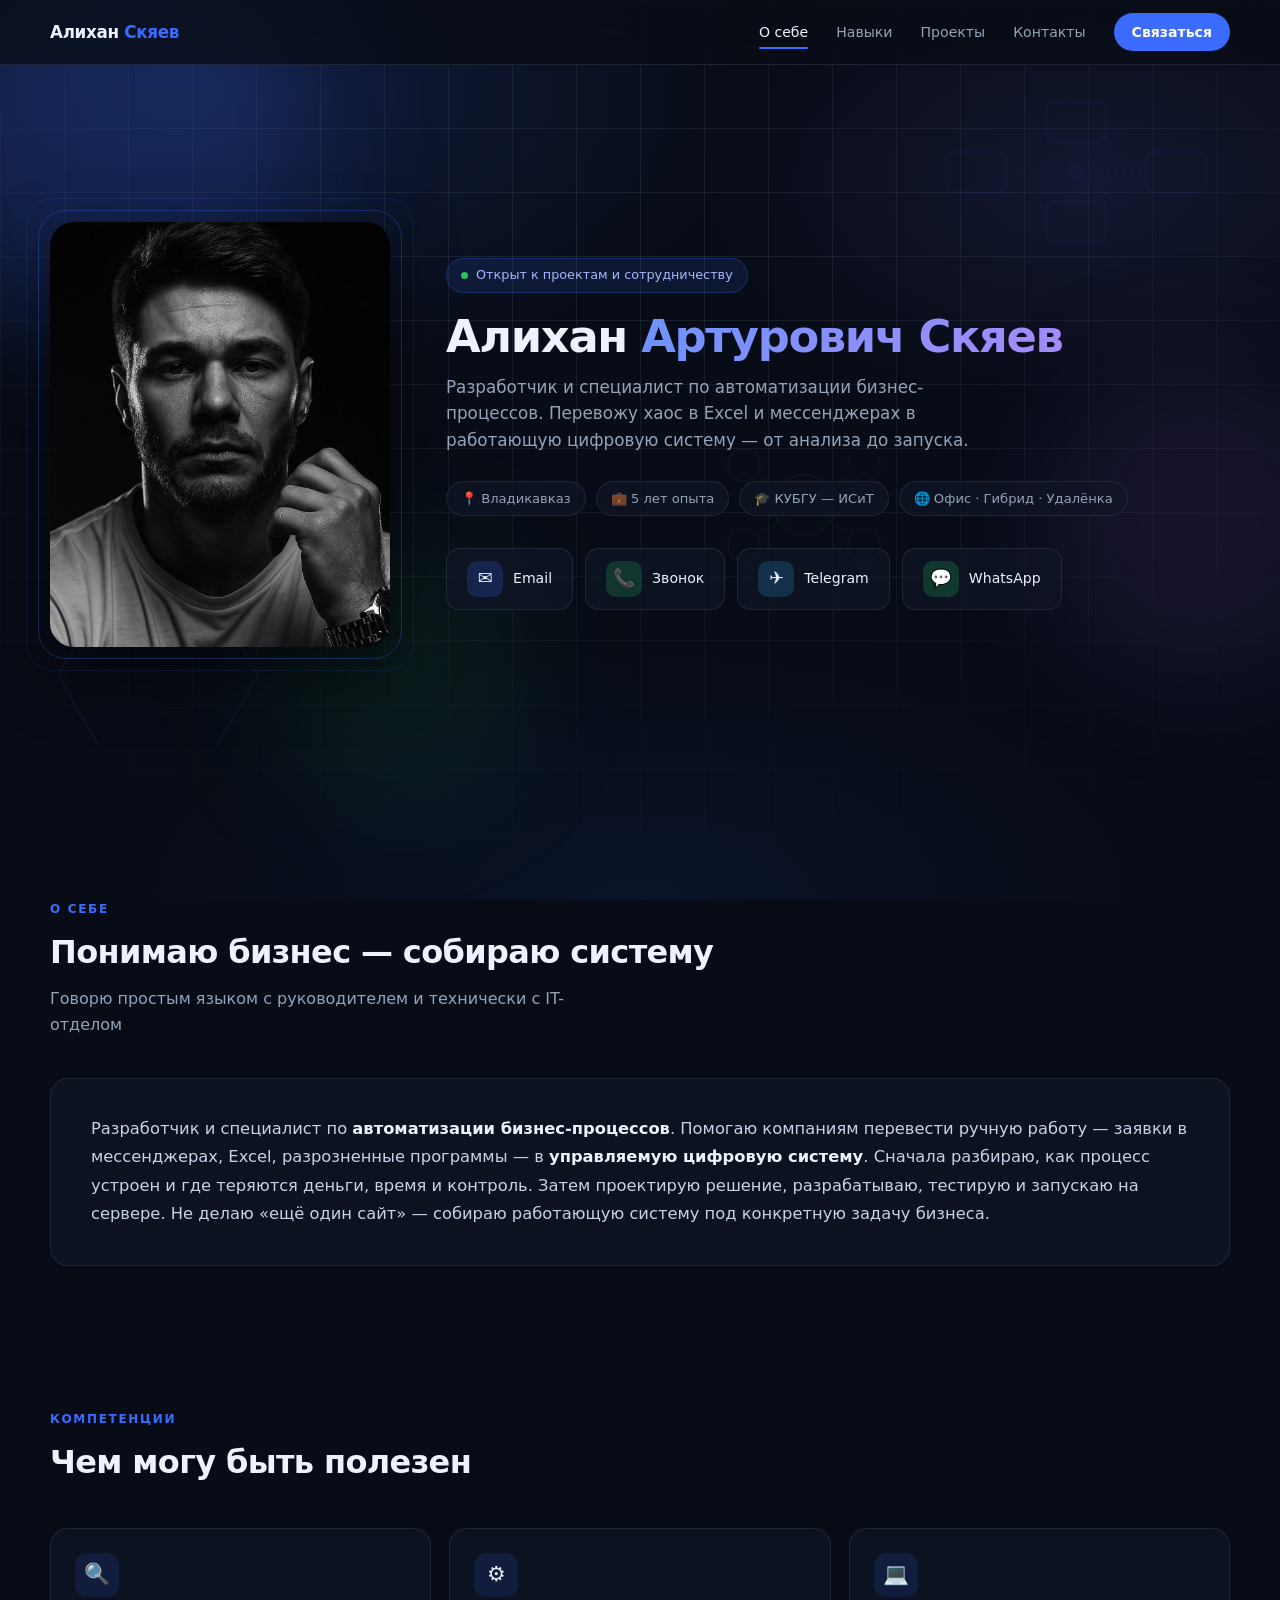
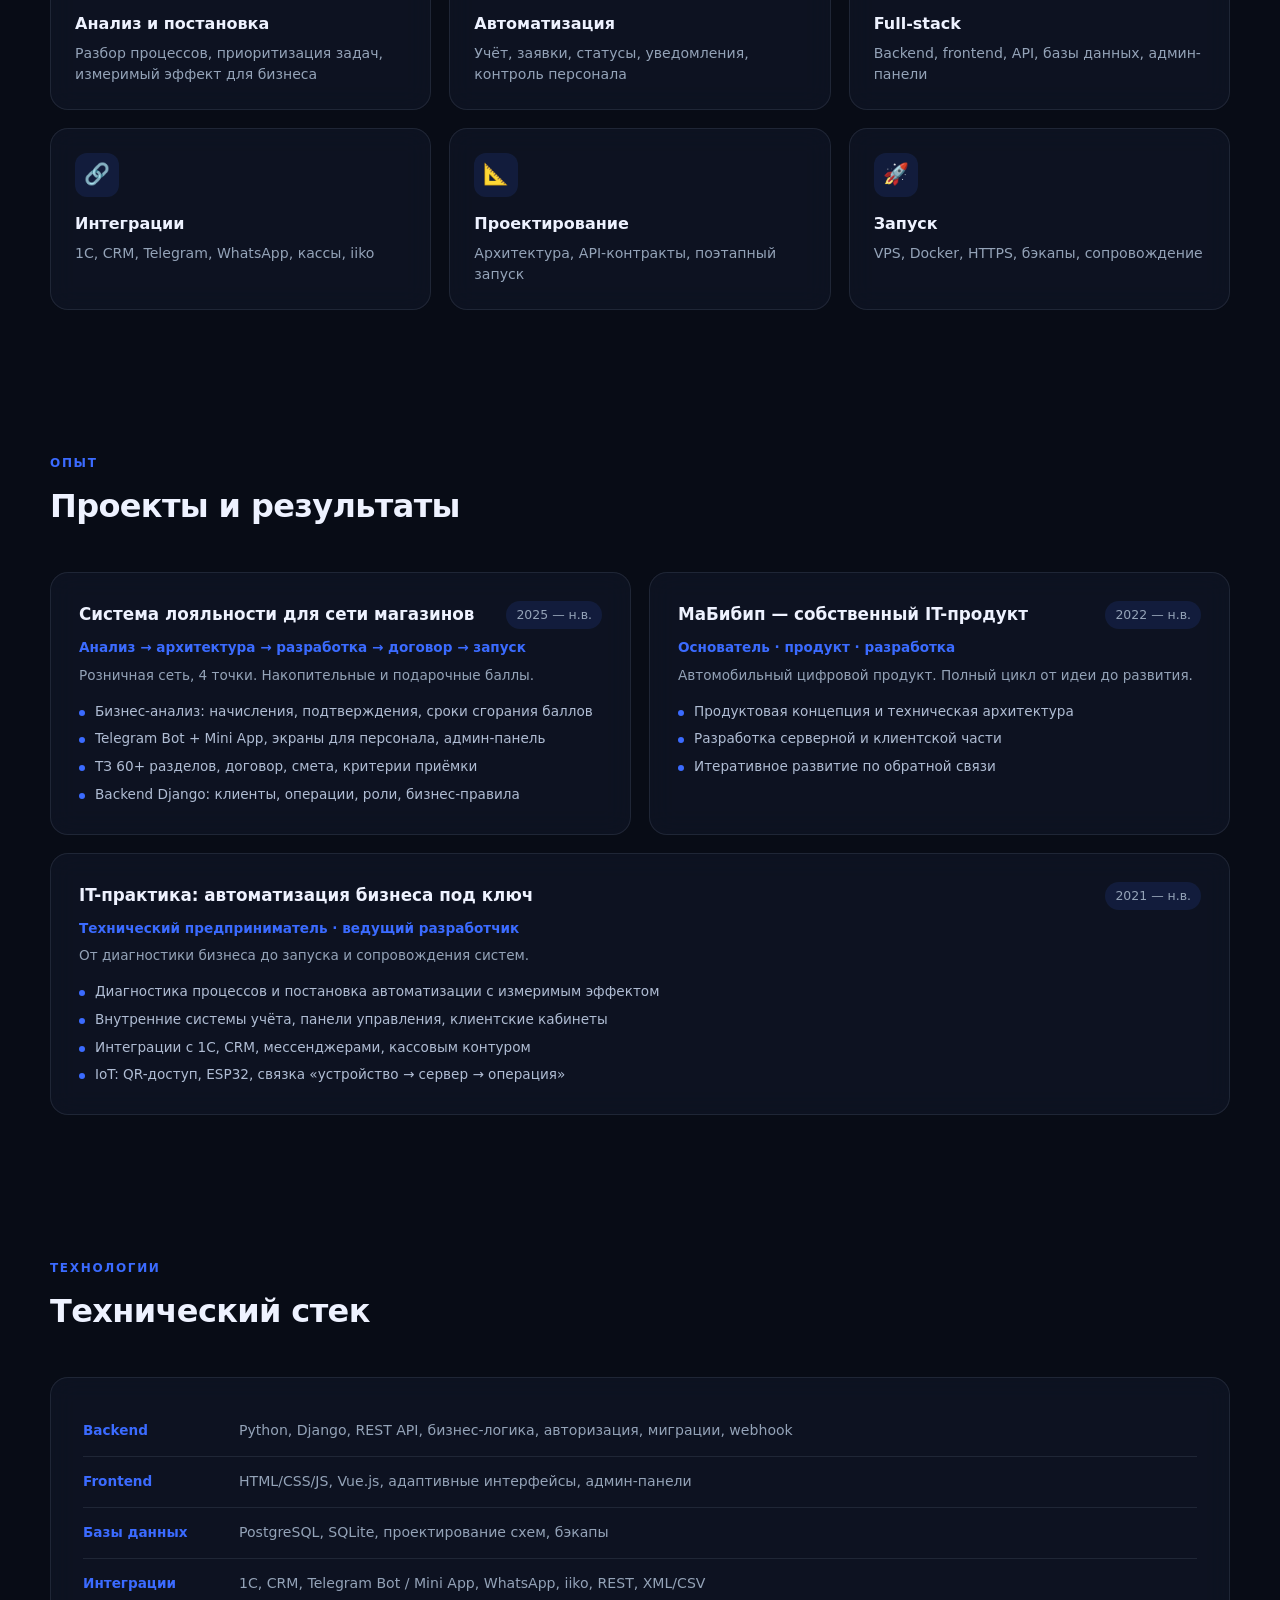
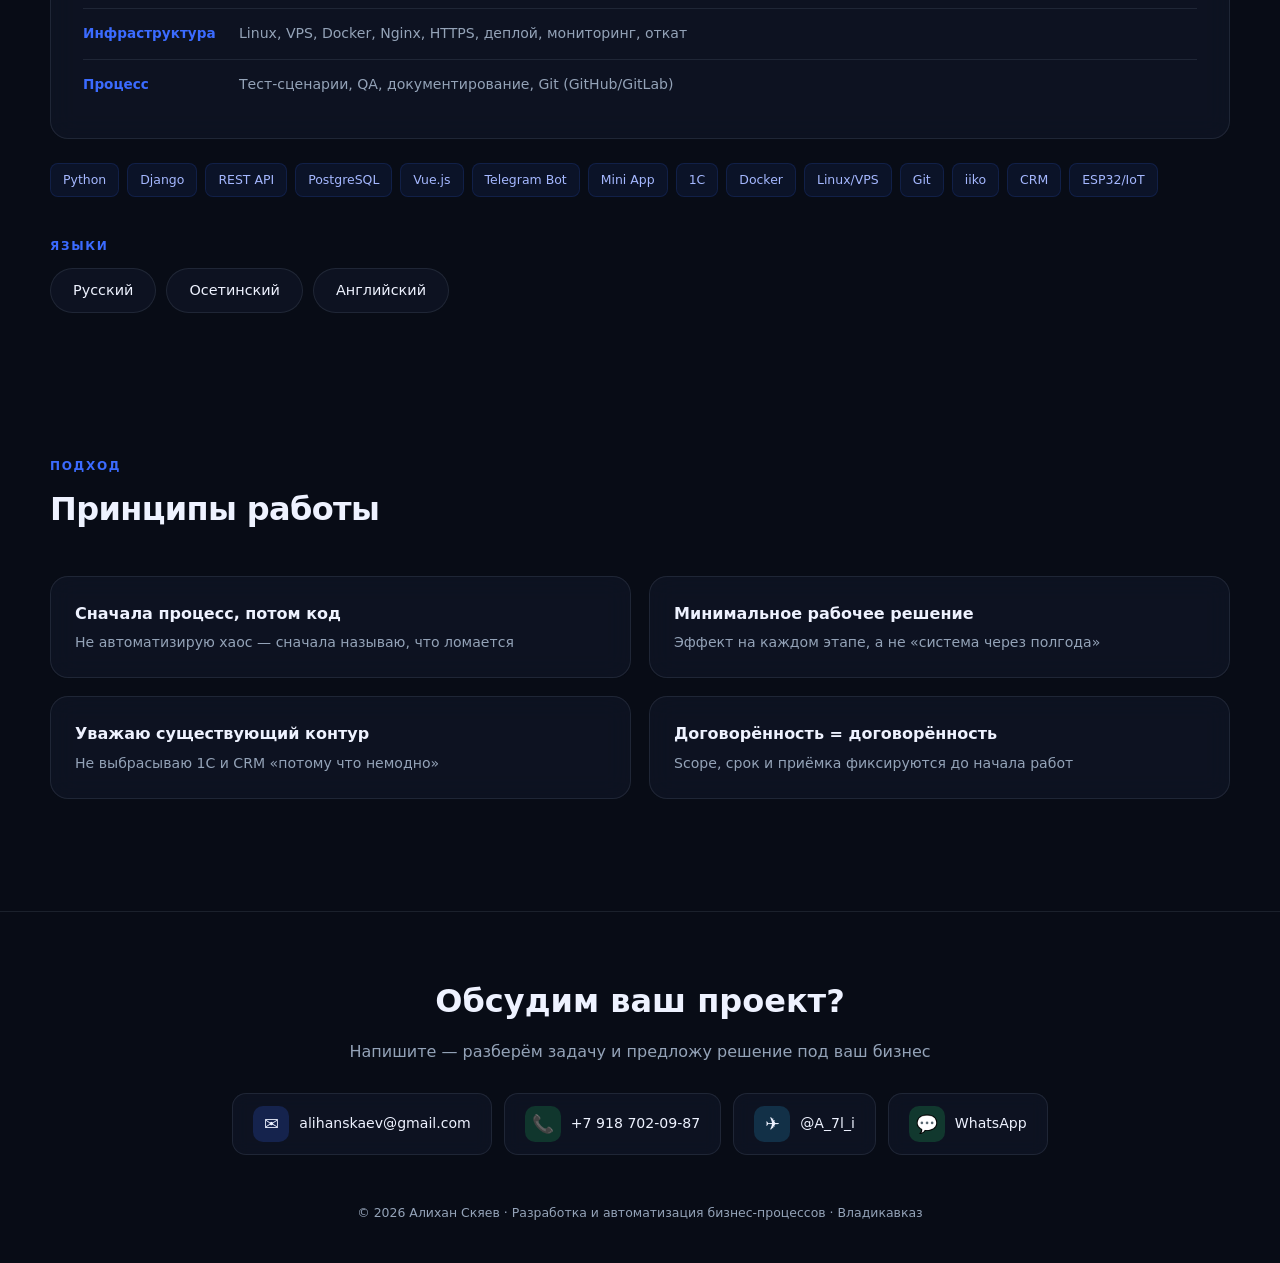
==== index.html @ 9aa9068a "Add business card site with contacts, projects and Vercel config Co-authored-by: Cursor <cursoragent" ====
<!DOCTYPE html>
<html lang="ru">
<head>
  <meta charset="UTF-8">
  <meta name="viewport" content="width=device-width, initial-scale=1.0">
  <meta name="description" content="Алихан Скяев — разработчик и специалист по автоматизации бизнес-процессов. Full-stack, 1С, Telegram, Django.">
  <meta name="theme-color" content="#080c16">
  <title>Алихан Скяев — Разработчик · Автоматизация бизнеса</title>
  <link rel="stylesheet" href="css/style.css">
</head>
<body>

  <!-- Background illustrations -->
  <div class="bg-scene" aria-hidden="true">
    <div class="bg-gradient"></div>
    <div class="bg-orb bg-orb-1"></div>
    <div class="bg-orb bg-orb-2"></div>
    <div class="bg-orb bg-orb-3"></div>
    <div class="grid-overlay"></div>

    <!-- Automation flow -->
    <svg class="bg-svg bg-svg-1" viewBox="0 0 280 200" fill="none" xmlns="http://www.w3.org/2000/svg">
      <rect x="10" y="80" width="60" height="40" rx="8" stroke="#3b6bff" stroke-width="1.5"/>
      <rect x="110" y="30" width="60" height="40" rx="8" stroke="#3b6bff" stroke-width="1.5"/>
      <rect x="110" y="130" width="60" height="40" rx="8" stroke="#3b6bff" stroke-width="1.5"/>
      <rect x="210" y="80" width="60" height="40" rx="8" stroke="#3b6bff" stroke-width="1.5"/>
      <path d="M70 100 H110 M170 50 V80 M170 120 V130 M170 100 H210" stroke="#3b6bff" stroke-width="1.5" stroke-dasharray="4 4"/>
      <circle cx="140" cy="100" r="8" fill="#3b6bff" opacity="0.5"/>
    </svg>

    <!-- Code brackets -->
    <svg class="bg-svg bg-svg-2" viewBox="0 0 240 180" fill="none" xmlns="http://www.w3.org/2000/svg">
      <path d="M60 20 L20 90 L60 160" stroke="#6366f1" stroke-width="2" stroke-linecap="round"/>
      <path d="M180 20 L220 90 L180 160" stroke="#6366f1" stroke-width="2" stroke-linecap="round"/>
      <line x1="100" y1="50" x2="140" y2="50" stroke="#6366f1" stroke-width="1.5" opacity="0.6"/>
      <line x1="90" y1="90" x2="150" y2="90" stroke="#6366f1" stroke-width="1.5" opacity="0.6"/>
      <line x1="105" y1="130" x2="135" y2="130" stroke="#6366f1" stroke-width="1.5" opacity="0.6"/>
    </svg>

    <!-- Integration nodes -->
    <svg class="bg-svg bg-svg-3" viewBox="0 0 200 200" fill="none" xmlns="http://www.w3.org/2000/svg">
      <circle cx="100" cy="100" r="30" stroke="#22c55e" stroke-width="1.5"/>
      <circle cx="40" cy="60" r="16" stroke="#29a8e0" stroke-width="1.5"/>
      <circle cx="160" cy="60" r="16" stroke="#3b6bff" stroke-width="1.5"/>
      <circle cx="40" cy="140" r="16" stroke="#a78bfa" stroke-width="1.5"/>
      <circle cx="160" cy="140" r="16" stroke="#25d366" stroke-width="1.5"/>
      <line x1="55" y1="72" x2="78" y2="85" stroke="#64748b" stroke-width="1"/>
      <line x1="145" y1="72" x2="122" y2="85" stroke="#64748b" stroke-width="1"/>
      <line x1="55" y1="128" x2="78" y2="115" stroke="#64748b" stroke-width="1"/>
      <line x1="145" y1="128" x2="122" y2="115" stroke="#64748b" stroke-width="1"/>
    </svg>
  </div>

  <div class="page">

    <!-- Header -->
    <header class="header">
      <div class="container header-inner">
        <a href="#" class="logo">Алихан <span>Скяев</span></a>
        <nav class="nav">
          <a href="#about">О себе</a>
          <a href="#skills">Навыки</a>
          <a href="#projects">Проекты</a>
          <a href="#contact">Контакты</a>
          <a href="#contact" class="nav-cta">Связаться</a>
        </nav>
        <button class="nav-toggle" aria-label="Меню">
          <span></span><span></span><span></span>
        </button>
      </div>
    </header>

    <!-- Hero -->
    <section class="hero">
      <div class="container hero-grid">
        <div class="photo-wrap">
          <div class="photo-ring"></div>
          <div class="photo-ring photo-ring-2"></div>
          <img class="photo" src="assets/photo.png" alt="Алихан Скяев — разработчик">
        </div>

        <div class="hero-content">
          <div class="hero-badge">Открыт к проектам и сотрудничеству</div>
          <h1>Алихан <em>Артурович Скяев</em></h1>
          <p class="hero-subtitle">
            Разработчик и специалист по автоматизации бизнес-процессов.
            Перевожу хаос в Excel и мессенджерах в работающую цифровую систему — от анализа до запуска.
          </p>

          <div class="hero-meta">
            <span class="meta-chip">📍 Владикавказ</span>
            <span class="meta-chip">💼 5 лет опыта</span>
            <span class="meta-chip">🎓 КУБГУ — ИСиТ</span>
            <span class="meta-chip">🌐 Офис · Гибрид · Удалёнка</span>
          </div>

          <div class="contact-row">
            <a href="mailto:alihanskaev@gmail.com" class="contact-btn email">
              <span class="icon">✉</span>
              <span>Email</span>
            </a>
            <a href="tel:+79187020987" class="contact-btn phone">
              <span class="icon">📞</span>
              <span>Звонок</span>
            </a>
            <a href="https://t.me/A_7l_i" target="_blank" rel="noopener" class="contact-btn telegram">
              <span class="icon">✈</span>
              <span>Telegram</span>
            </a>
            <a href="https://wa.me/79187020987" target="_blank" rel="noopener" class="contact-btn whatsapp">
              <span class="icon">💬</span>
              <span>WhatsApp</span>
            </a>
          </div>
        </div>
      </div>
    </section>

    <!-- About -->
    <section class="section" id="about">
      <div class="container">
        <div class="section-head reveal">
          <div class="section-label">О себе</div>
          <h2>Понимаю бизнес — собираю систему</h2>
          <p>Говорю простым языком с руководителем и технически с IT-отделом</p>
        </div>
        <div class="about-block reveal reveal-delay-1">
          Разработчик и специалист по <strong>автоматизации бизнес-процессов</strong>.
          Помогаю компаниям перевести ручную работу — заявки в мессенджерах, Excel, разрозненные программы —
          в <strong>управляемую цифровую систему</strong>.
          Сначала разбираю, как процесс устроен и где теряются деньги, время и контроль.
          Затем проектирую решение, разрабатываю, тестирую и запускаю на сервере.
          Не делаю «ещё один сайт» — собираю работающую систему под конкретную задачу бизнеса.
        </div>
      </div>
    </section>

    <!-- Competencies -->
    <section class="section" id="competencies">
      <div class="container">
        <div class="section-head reveal">
          <div class="section-label">Компетенции</div>
          <h2>Чем могу быть полезен</h2>
        </div>
        <div class="cards-3">
          <div class="card reveal">
            <div class="card-icon">🔍</div>
            <h3>Анализ и постановка</h3>
            <p>Разбор процессов, приоритизация задач, измеримый эффект для бизнеса</p>
          </div>
          <div class="card reveal reveal-delay-1">
            <div class="card-icon">⚙️</div>
            <h3>Автоматизация</h3>
            <p>Учёт, заявки, статусы, уведомления, контроль персонала</p>
          </div>
          <div class="card reveal reveal-delay-2">
            <div class="card-icon">💻</div>
            <h3>Full-stack</h3>
            <p>Backend, frontend, API, базы данных, админ-панели</p>
          </div>
          <div class="card reveal">
            <div class="card-icon">🔗</div>
            <h3>Интеграции</h3>
            <p>1С, CRM, Telegram, WhatsApp, кассы, iiko</p>
          </div>
          <div class="card reveal reveal-delay-1">
            <div class="card-icon">📐</div>
            <h3>Проектирование</h3>
            <p>Архитектура, API-контракты, поэтапный запуск</p>
          </div>
          <div class="card reveal reveal-delay-2">
            <div class="card-icon">🚀</div>
            <h3>Запуск</h3>
            <p>VPS, Docker, HTTPS, бэкапы, сопровождение</p>
          </div>
        </div>
      </div>
    </section>

    <!-- Projects -->
    <section class="section" id="projects">
      <div class="container">
        <div class="section-head reveal">
          <div class="section-label">Опыт</div>
          <h2>Проекты и результаты</h2>
        </div>

        <div class="cards-2" style="margin-bottom:18px">
          <article class="project-card reveal">
            <div class="project-top">
              <h3>Система лояльности для сети магазинов</h3>
              <span class="project-period">2025 — н.в.</span>
            </div>
            <p class="project-role">Анализ → архитектура → разработка → договор → запуск</p>
            <p class="project-desc">Розничная сеть, 4 точки. Накопительные и подарочные баллы.</p>
            <ul>
              <li>Бизнес-анализ: начисления, подтверждения, сроки сгорания баллов</li>
              <li>Telegram Bot + Mini App, экраны для персонала, админ-панель</li>
              <li>ТЗ 60+ разделов, договор, смета, критерии приёмки</li>
              <li>Backend Django: клиенты, операции, роли, бизнес-правила</li>
            </ul>
          </article>

          <article class="project-card reveal reveal-delay-1">
            <div class="project-top">
              <h3>МаБибип — собственный IT-продукт</h3>
              <span class="project-period">2022 — н.в.</span>
            </div>
            <p class="project-role">Основатель · продукт · разработка</p>
            <p class="project-desc">Автомобильный цифровой продукт. Полный цикл от идеи до развития.</p>
            <ul>
              <li>Продуктовая концепция и техническая архитектура</li>
              <li>Разработка серверной и клиентской части</li>
              <li>Итеративное развитие по обратной связи</li>
            </ul>
          </article>
        </div>

        <article class="project-card reveal">
          <div class="project-top">
            <h3>IT-практика: автоматизация бизнеса под ключ</h3>
            <span class="project-period">2021 — н.в.</span>
          </div>
          <p class="project-role">Технический предприниматель · ведущий разработчик</p>
          <p class="project-desc">От диагностики бизнеса до запуска и сопровождения систем.</p>
          <ul>
            <li>Диагностика процессов и постановка автоматизации с измеримым эффектом</li>
            <li>Внутренние системы учёта, панели управления, клиентские кабинеты</li>
            <li>Интеграции с 1С, CRM, мессенджерами, кассовым контуром</li>
            <li>IoT: QR-доступ, ESP32, связка «устройство → сервер → операция»</li>
          </ul>
        </article>
      </div>
    </section>

    <!-- Skills -->
    <section class="section" id="skills">
      <div class="container">
        <div class="section-head reveal">
          <div class="section-label">Технологии</div>
          <h2>Технический стек</h2>
        </div>

        <div class="card reveal" style="padding:28px 32px">
          <div class="skill-row">
            <span class="skill-label">Backend</span>
            <span class="skill-value">Python, Django, REST API, бизнес-логика, авторизация, миграции, webhook</span>
          </div>
          <div class="skill-row">
            <span class="skill-label">Frontend</span>
            <span class="skill-value">HTML/CSS/JS, Vue.js, адаптивные интерфейсы, админ-панели</span>
          </div>
          <div class="skill-row">
            <span class="skill-label">Базы данных</span>
            <span class="skill-value">PostgreSQL, SQLite, проектирование схем, бэкапы</span>
          </div>
          <div class="skill-row">
            <span class="skill-label">Интеграции</span>
            <span class="skill-value">1С, CRM, Telegram Bot / Mini App, WhatsApp, iiko, REST, XML/CSV</span>
          </div>
          <div class="skill-row">
            <span class="skill-label">Инфраструктура</span>
            <span class="skill-value">Linux, VPS, Docker, Nginx, HTTPS, деплой, мониторинг, откат</span>
          </div>
          <div class="skill-row">
            <span class="skill-label">Процесс</span>
            <span class="skill-value">Тест-сценарии, QA, документирование, Git (GitHub/GitLab)</span>
          </div>
        </div>

        <div class="tech-tags reveal reveal-delay-1">
          <span class="tech-tag">Python</span>
          <span class="tech-tag">Django</span>
          <span class="tech-tag">REST API</span>
          <span class="tech-tag">PostgreSQL</span>
          <span class="tech-tag">Vue.js</span>
          <span class="tech-tag">Telegram Bot</span>
          <span class="tech-tag">Mini App</span>
          <span class="tech-tag">1С</span>
          <span class="tech-tag">Docker</span>
          <span class="tech-tag">Linux/VPS</span>
          <span class="tech-tag">Git</span>
          <span class="tech-tag">iiko</span>
          <span class="tech-tag">CRM</span>
          <span class="tech-tag">ESP32/IoT</span>
        </div>

        <div style="margin-top:40px" class="reveal">
          <div class="section-label" style="margin-bottom:12px">Языки</div>
          <div class="lang-chips">
            <span class="lang-chip">Русский</span>
            <span class="lang-chip">Осетинский</span>
            <span class="lang-chip">Английский</span>
          </div>
        </div>
      </div>
    </section>

    <!-- Principles -->
    <section class="section">
      <div class="container">
        <div class="section-head reveal">
          <div class="section-label">Подход</div>
          <h2>Принципы работы</h2>
        </div>
        <div class="cards-2">
          <div class="card reveal">
            <h3>Сначала процесс, потом код</h3>
            <p>Не автоматизирую хаос — сначала называю, что ломается</p>
          </div>
          <div class="card reveal reveal-delay-1">
            <h3>Минимальное рабочее решение</h3>
            <p>Эффект на каждом этапе, а не «система через полгода»</p>
          </div>
          <div class="card reveal">
            <h3>Уважаю существующий контур</h3>
            <p>Не выбрасываю 1С и CRM «потому что немодно»</p>
          </div>
          <div class="card reveal reveal-delay-1">
            <h3>Договорённость = договорённость</h3>
            <p>Scope, срок и приёмка фиксируются до начала работ</p>
          </div>
        </div>
      </div>
    </section>

    <!-- Footer / Contact -->
    <footer class="footer" id="contact">
      <div class="container">
        <div class="footer-cta reveal">
          <h2>Обсудим ваш проект?</h2>
          <p>Напишите — разберём задачу и предложу решение под ваш бизнес</p>
          <div class="footer-contacts">
            <a href="mailto:alihanskaev@gmail.com" class="contact-btn email">
              <span class="icon">✉</span>
              <span>alihanskaev@gmail.com</span>
            </a>
            <a href="tel:+79187020987" class="contact-btn phone">
              <span class="icon">📞</span>
              <span>+7 918 702-09-87</span>
            </a>
            <a href="https://t.me/A_7l_i" target="_blank" rel="noopener" class="contact-btn telegram">
              <span class="icon">✈</span>
              <span>@A_7l_i</span>
            </a>
            <a href="https://wa.me/79187020987" target="_blank" rel="noopener" class="contact-btn whatsapp">
              <span class="icon">💬</span>
              <span>WhatsApp</span>
            </a>
          </div>
        </div>
        <p class="footer-copy">© 2026 Алихан Скяев · Разработка и автоматизация бизнес-процессов · Владикавказ</p>
      </div>
    </footer>

  </div>

  <script src="js/main.js"></script>
</body>
</html>
---- css/style.css ----
:root {
  --bg: #080c16;
  --bg-card: rgba(16, 22, 38, 0.72);
  --bg-card-hover: rgba(22, 30, 52, 0.88);
  --ink: #eef2ff;
  --muted: #94a3b8;
  --accent: #3b6bff;
  --accent-glow: rgba(59, 107, 255, 0.35);
  --accent-soft: rgba(59, 107, 255, 0.12);
  --line: rgba(148, 163, 184, 0.14);
  --green: #22c55e;
  --telegram: #29a8e0;
  --whatsapp: #25d366;
  --max: 1180px;
  --radius: 18px;
  --font: "Segoe UI", system-ui, -apple-system, sans-serif;
}

*, *::before, *::after { box-sizing: border-box; margin: 0; padding: 0; }

html { scroll-behavior: smooth; }

body {
  font-family: var(--font);
  background: var(--bg);
  color: var(--ink);
  line-height: 1.6;
  overflow-x: hidden;
}

a { color: inherit; text-decoration: none; }

/* ── Background illustrations ── */
.bg-scene {
  position: fixed;
  inset: 0;
  z-index: 0;
  pointer-events: none;
  overflow: hidden;
}

.bg-gradient {
  position: absolute;
  inset: 0;
  background:
    radial-gradient(ellipse 80% 60% at 15% 10%, rgba(59, 107, 255, 0.18), transparent 55%),
    radial-gradient(ellipse 60% 50% at 85% 20%, rgba(99, 102, 241, 0.12), transparent 50%),
    radial-gradient(ellipse 70% 50% at 50% 100%, rgba(30, 79, 214, 0.1), transparent 55%),
    var(--bg);
  animation: gradientShift 14s ease-in-out infinite alternate;
}

@keyframes gradientShift {
  0% { filter: hue-rotate(0deg); }
  100% { filter: hue-rotate(12deg); }
}

.bg-orb {
  position: absolute;
  border-radius: 50%;
  filter: blur(60px);
  animation: floatOrb 18s ease-in-out infinite;
}

.bg-orb-1 { width: 420px; height: 420px; background: rgba(59, 107, 255, 0.15); top: -80px; left: -100px; }
.bg-orb-2 { width: 320px; height: 320px; background: rgba(139, 92, 246, 0.1); top: 40%; right: -80px; animation-delay: -6s; }
.bg-orb-3 { width: 280px; height: 280px; background: rgba(34, 197, 94, 0.07); bottom: 10%; left: 20%; animation-delay: -10s; }

@keyframes floatOrb {
  0%, 100% { transform: translate(0, 0) scale(1); }
  33% { transform: translate(30px, -20px) scale(1.05); }
  66% { transform: translate(-20px, 25px) scale(0.95); }
}

.bg-svg {
  position: absolute;
  opacity: 0.07;
  animation: drift 24s linear infinite;
}

.bg-svg-1 { top: 8%; right: 5%; width: 280px; animation-duration: 28s; }
.bg-svg-2 { bottom: 15%; left: 3%; width: 240px; animation-duration: 32s; animation-direction: reverse; }
.bg-svg-3 { top: 45%; left: 55%; width: 200px; opacity: 0.05; animation-duration: 22s; }

@keyframes drift {
  0% { transform: translateY(0) rotate(0deg); }
  50% { transform: translateY(-18px) rotate(3deg); }
  100% { transform: translateY(0) rotate(0deg); }
}

.grid-overlay {
  position: absolute;
  inset: 0;
  background-image:
    linear-gradient(var(--line) 1px, transparent 1px),
    linear-gradient(90deg, var(--line) 1px, transparent 1px);
  background-size: 64px 64px;
  mask-image: radial-gradient(ellipse 80% 70% at 50% 30%, black, transparent);
}

/* ── Layout ── */
.page { position: relative; z-index: 1; }

.container {
  width: min(var(--max), calc(100% - 40px));
  margin: 0 auto;
}

/* ── Header / Nav ── */
.header {
  position: fixed;
  top: 0; left: 0; right: 0;
  z-index: 100;
  backdrop-filter: blur(16px);
  background: rgba(8, 12, 22, 0.75);
  border-bottom: 1px solid var(--line);
}

.header-inner {
  display: flex;
  align-items: center;
  justify-content: space-between;
  height: 64px;
}

.logo {
  font-weight: 700;
  font-size: 1.05rem;
  letter-spacing: -0.02em;
}

.logo span { color: var(--accent); }

.nav {
  display: flex;
  gap: 28px;
  align-items: center;
}

.nav a {
  font-size: 0.88rem;
  color: var(--muted);
  transition: color 0.25s;
  position: relative;
}

.nav a:hover,
.nav a.active { color: var(--ink); }

.nav a.active::after {
  content: "";
  position: absolute;
  bottom: -6px;
  left: 0; right: 0;
  height: 2px;
  background: var(--accent);
  border-radius: 2px;
}

.nav-cta {
  padding: 8px 18px;
  background: var(--accent);
  color: #fff !important;
  border-radius: 999px;
  font-weight: 600;
  font-size: 0.85rem;
  transition: transform 0.2s, box-shadow 0.2s;
}

.nav-cta:hover {
  transform: translateY(-1px);
  box-shadow: 0 8px 24px var(--accent-glow);
}

.nav-toggle {
  display: none;
  flex-direction: column;
  gap: 5px;
  background: none;
  border: none;
  cursor: pointer;
  padding: 4px;
}

.nav-toggle span {
  display: block;
  width: 22px;
  height: 2px;
  background: var(--ink);
  transition: 0.3s;
}

/* ── Hero ── */
.hero {
  padding: 120px 0 80px;
  min-height: 92vh;
  display: flex;
  align-items: center;
}

.hero-grid {
  display: grid;
  grid-template-columns: 340px 1fr;
  gap: 56px;
  align-items: center;
}

.photo-wrap {
  position: relative;
  animation: fadeUp 0.9s ease both;
}

.photo-ring {
  position: absolute;
  inset: -12px;
  border-radius: 28px;
  border: 1px solid rgba(59, 107, 255, 0.3);
  animation: pulseRing 3s ease-in-out infinite;
}

.photo-ring-2 {
  inset: -24px;
  border-color: rgba(59, 107, 255, 0.12);
  animation-delay: -1.5s;
}

@keyframes pulseRing {
  0%, 100% { opacity: 0.6; transform: scale(1); }
  50% { opacity: 1; transform: scale(1.02); }
}

.photo {
  width: 100%;
  aspect-ratio: 4/5;
  object-fit: cover;
  object-position: center top;
  border-radius: 24px;
  display: block;
  box-shadow: 0 24px 64px rgba(0, 0, 0, 0.5);
  transition: transform 0.5s ease;
}

.photo-wrap:hover .photo { transform: scale(1.02); }

.hero-content { animation: fadeUp 0.9s 0.15s ease both; }

.hero-badge {
  display: inline-flex;
  align-items: center;
  gap: 8px;
  padding: 6px 14px;
  background: var(--accent-soft);
  border: 1px solid rgba(59, 107, 255, 0.25);
  border-radius: 999px;
  font-size: 0.8rem;
  color: #a5b8ff;
  margin-bottom: 18px;
}

.hero-badge::before {
  content: "";
  width: 7px; height: 7px;
  background: var(--green);
  border-radius: 50%;
  animation: blink 2s infinite;
}

@keyframes blink {
  0%, 100% { opacity: 1; }
  50% { opacity: 0.4; }
}

.hero h1 {
  font-size: clamp(2rem, 4vw, 2.8rem);
  font-weight: 800;
  line-height: 1.15;
  letter-spacing: -0.03em;
  margin-bottom: 12px;
}

.hero h1 em {
  font-style: normal;
  background: linear-gradient(135deg, #6b93ff, #a78bfa);
  -webkit-background-clip: text;
  -webkit-text-fill-color: transparent;
  background-clip: text;
}

.hero-subtitle {
  font-size: 1.05rem;
  color: var(--muted);
  max-width: 560px;
  margin-bottom: 28px;
  line-height: 1.55;
}

.hero-meta {
  display: flex;
  flex-wrap: wrap;
  gap: 10px;
  margin-bottom: 32px;
}

.meta-chip {
  padding: 6px 14px;
  background: var(--bg-card);
  border: 1px solid var(--line);
  border-radius: 999px;
  font-size: 0.82rem;
  color: var(--muted);
}

.contact-row {
  display: flex;
  flex-wrap: wrap;
  gap: 12px;
}

.contact-btn {
  display: inline-flex;
  align-items: center;
  gap: 10px;
  padding: 12px 20px;
  background: var(--bg-card);
  border: 1px solid var(--line);
  border-radius: 14px;
  font-size: 0.88rem;
  font-weight: 500;
  transition: all 0.25s ease;
  backdrop-filter: blur(8px);
}

.contact-btn:hover {
  transform: translateY(-3px);
  border-color: rgba(59, 107, 255, 0.4);
  box-shadow: 0 12px 32px rgba(0, 0, 0, 0.3);
}

.contact-btn .icon {
  width: 36px; height: 36px;
  border-radius: 10px;
  display: flex;
  align-items: center;
  justify-content: center;
  font-size: 1.1rem;
}

.contact-btn.email .icon { background: rgba(59, 107, 255, 0.2); }
.contact-btn.phone .icon { background: rgba(34, 197, 94, 0.2); }
.contact-btn.telegram .icon { background: rgba(41, 168, 224, 0.2); }
.contact-btn.whatsapp .icon { background: rgba(37, 211, 102, 0.2); }

.contact-btn.email:hover { border-color: var(--accent); }
.contact-btn.phone:hover { border-color: var(--green); }
.contact-btn.telegram:hover { border-color: var(--telegram); }
.contact-btn.whatsapp:hover { border-color: var(--whatsapp); }

/* ── Sections ── */
.section {
  padding: 72px 0;
}

.section-head {
  margin-bottom: 40px;
}

.section-label {
  font-size: 0.75rem;
  text-transform: uppercase;
  letter-spacing: 0.14em;
  color: var(--accent);
  font-weight: 700;
  margin-bottom: 8px;
}

.section-head h2 {
  font-size: clamp(1.6rem, 3vw, 2rem);
  font-weight: 800;
  letter-spacing: -0.02em;
}

.section-head p {
  color: var(--muted);
  margin-top: 8px;
  max-width: 560px;
}

/* ── Cards grid ── */
.cards-3 {
  display: grid;
  grid-template-columns: repeat(3, 1fr);
  gap: 18px;
}

.cards-2 {
  display: grid;
  grid-template-columns: repeat(2, 1fr);
  gap: 18px;
}

.card {
  background: var(--bg-card);
  border: 1px solid var(--line);
  border-radius: var(--radius);
  padding: 24px;
  backdrop-filter: blur(12px);
  transition: all 0.3s ease;
}

.card:hover {
  background: var(--bg-card-hover);
  border-color: rgba(59, 107, 255, 0.25);
  transform: translateY(-4px);
  box-shadow: 0 16px 40px rgba(0, 0, 0, 0.25);
}

.card-icon {
  width: 44px; height: 44px;
  border-radius: 12px;
  background: var(--accent-soft);
  display: flex;
  align-items: center;
  justify-content: center;
  font-size: 1.3rem;
  margin-bottom: 14px;
}

.card h3 {
  font-size: 1rem;
  font-weight: 700;
  margin-bottom: 6px;
}

.card p {
  font-size: 0.88rem;
  color: var(--muted);
  line-height: 1.5;
}

/* ── About ── */
.about-block {
  background: var(--bg-card);
  border: 1px solid var(--line);
  border-radius: var(--radius);
  padding: 36px 40px;
  backdrop-filter: blur(12px);
  font-size: 1.02rem;
  line-height: 1.75;
  color: #c8d3e8;
}

.about-block strong { color: var(--ink); }

/* ── Projects ── */
.project-card {
  background: var(--bg-card);
  border: 1px solid var(--line);
  border-radius: var(--radius);
  padding: 28px;
  backdrop-filter: blur(12px);
  transition: all 0.3s;
}

.project-card:hover {
  border-color: rgba(59, 107, 255, 0.3);
  transform: translateY(-4px);
}

.project-top {
  display: flex;
  justify-content: space-between;
  align-items: flex-start;
  gap: 16px;
  margin-bottom: 8px;
}

.project-top h3 { font-size: 1.05rem; font-weight: 700; }

.project-period {
  font-size: 0.78rem;
  color: var(--muted);
  white-space: nowrap;
  padding: 4px 10px;
  background: var(--accent-soft);
  border-radius: 999px;
}

.project-role {
  font-size: 0.85rem;
  color: var(--accent);
  font-weight: 600;
  margin-bottom: 6px;
}

.project-desc {
  font-size: 0.85rem;
  color: var(--muted);
  margin-bottom: 14px;
}

.project-card ul {
  list-style: none;
  display: flex;
  flex-direction: column;
  gap: 6px;
}

.project-card li {
  font-size: 0.85rem;
  color: #b0bdd4;
  padding-left: 16px;
  position: relative;
}

.project-card li::before {
  content: "";
  position: absolute;
  left: 0; top: 9px;
  width: 6px; height: 6px;
  background: var(--accent);
  border-radius: 50%;
}

/* ── Skills ── */
.skill-row {
  display: grid;
  grid-template-columns: 140px 1fr;
  gap: 16px;
  padding: 14px 0;
  border-bottom: 1px solid var(--line);
  align-items: start;
}

.skill-row:last-child { border-bottom: none; }

.skill-label {
  font-size: 0.85rem;
  font-weight: 700;
  color: var(--accent);
}

.skill-value {
  font-size: 0.88rem;
  color: var(--muted);
  line-height: 1.5;
}

/* ── Languages ── */
.lang-chips {
  display: flex;
  flex-wrap: wrap;
  gap: 10px;
}

.lang-chip {
  padding: 10px 22px;
  background: var(--bg-card);
  border: 1px solid var(--line);
  border-radius: 999px;
  font-size: 0.9rem;
  font-weight: 500;
  transition: all 0.25s;
}

.lang-chip:hover {
  border-color: var(--accent);
  background: var(--accent-soft);
}

/* ── Tech tags ── */
.tech-tags {
  display: flex;
  flex-wrap: wrap;
  gap: 8px;
  margin-top: 24px;
}

.tech-tag {
  padding: 6px 12px;
  background: rgba(59, 107, 255, 0.08);
  border: 1px solid rgba(59, 107, 255, 0.15);
  border-radius: 8px;
  font-size: 0.78rem;
  color: #a5b8ff;
}

/* ── Footer / CTA ── */
.footer {
  padding: 64px 0 40px;
  border-top: 1px solid var(--line);
  margin-top: 40px;
}

.footer-cta {
  text-align: center;
  margin-bottom: 48px;
}

.footer-cta h2 {
  font-size: clamp(1.5rem, 3vw, 2rem);
  font-weight: 800;
  margin-bottom: 12px;
}

.footer-cta p {
  color: var(--muted);
  margin-bottom: 28px;
}

.footer-contacts {
  display: flex;
  justify-content: center;
  flex-wrap: wrap;
  gap: 12px;
}

.footer-copy {
  text-align: center;
  font-size: 0.78rem;
  color: var(--muted);
  margin-top: 40px;
}

/* ── Animations ── */
.reveal {
  opacity: 0;
  transform: translateY(28px);
  transition: opacity 0.7s ease, transform 0.7s ease;
}

.reveal.visible {
  opacity: 1;
  transform: translateY(0);
}

.reveal-delay-1 { transition-delay: 0.1s; }
.reveal-delay-2 { transition-delay: 0.2s; }
.reveal-delay-3 { transition-delay: 0.3s; }

@keyframes fadeUp {
  from { opacity: 0; transform: translateY(24px); }
  to { opacity: 1; transform: translateY(0); }
}

/* ── Responsive ── */
@media (max-width: 960px) {
  .hero-grid { grid-template-columns: 1fr; text-align: center; }
  .photo-wrap { max-width: 280px; margin: 0 auto; }
  .hero-subtitle { margin-left: auto; margin-right: auto; }
  .hero-meta, .contact-row { justify-content: center; }
  .cards-3 { grid-template-columns: 1fr 1fr; }
  .cards-2 { grid-template-columns: 1fr; }
}

@media (max-width: 640px) {
  .nav {
    position: fixed;
    top: 64px; left: 0; right: 0;
    flex-direction: column;
    background: rgba(8, 12, 22, 0.96);
    padding: 20px;
    gap: 16px;
    transform: translateY(-120%);
    opacity: 0;
    transition: 0.3s;
    border-bottom: 1px solid var(--line);
  }

  .nav.open { transform: translateY(0); opacity: 1; }

  .nav-toggle { display: flex; }

  .nav-toggle.open span:nth-child(1) { transform: rotate(45deg) translate(5px, 5px); }
  .nav-toggle.open span:nth-child(2) { opacity: 0; }
  .nav-toggle.open span:nth-child(3) { transform: rotate(-45deg) translate(5px, -5px); }

  .cards-3 { grid-template-columns: 1fr; }
  .contact-btn { flex: 1 1 calc(50% - 6px); justify-content: center; min-width: 140px; }
  .skill-row { grid-template-columns: 1fr; gap: 4px; }
}

@media (prefers-reduced-motion: reduce) {
  *, *::before, *::after {
    animation-duration: 0.01ms !important;
    transition-duration: 0.01ms !important;
  }
  .reveal { opacity: 1; transform: none; }
}
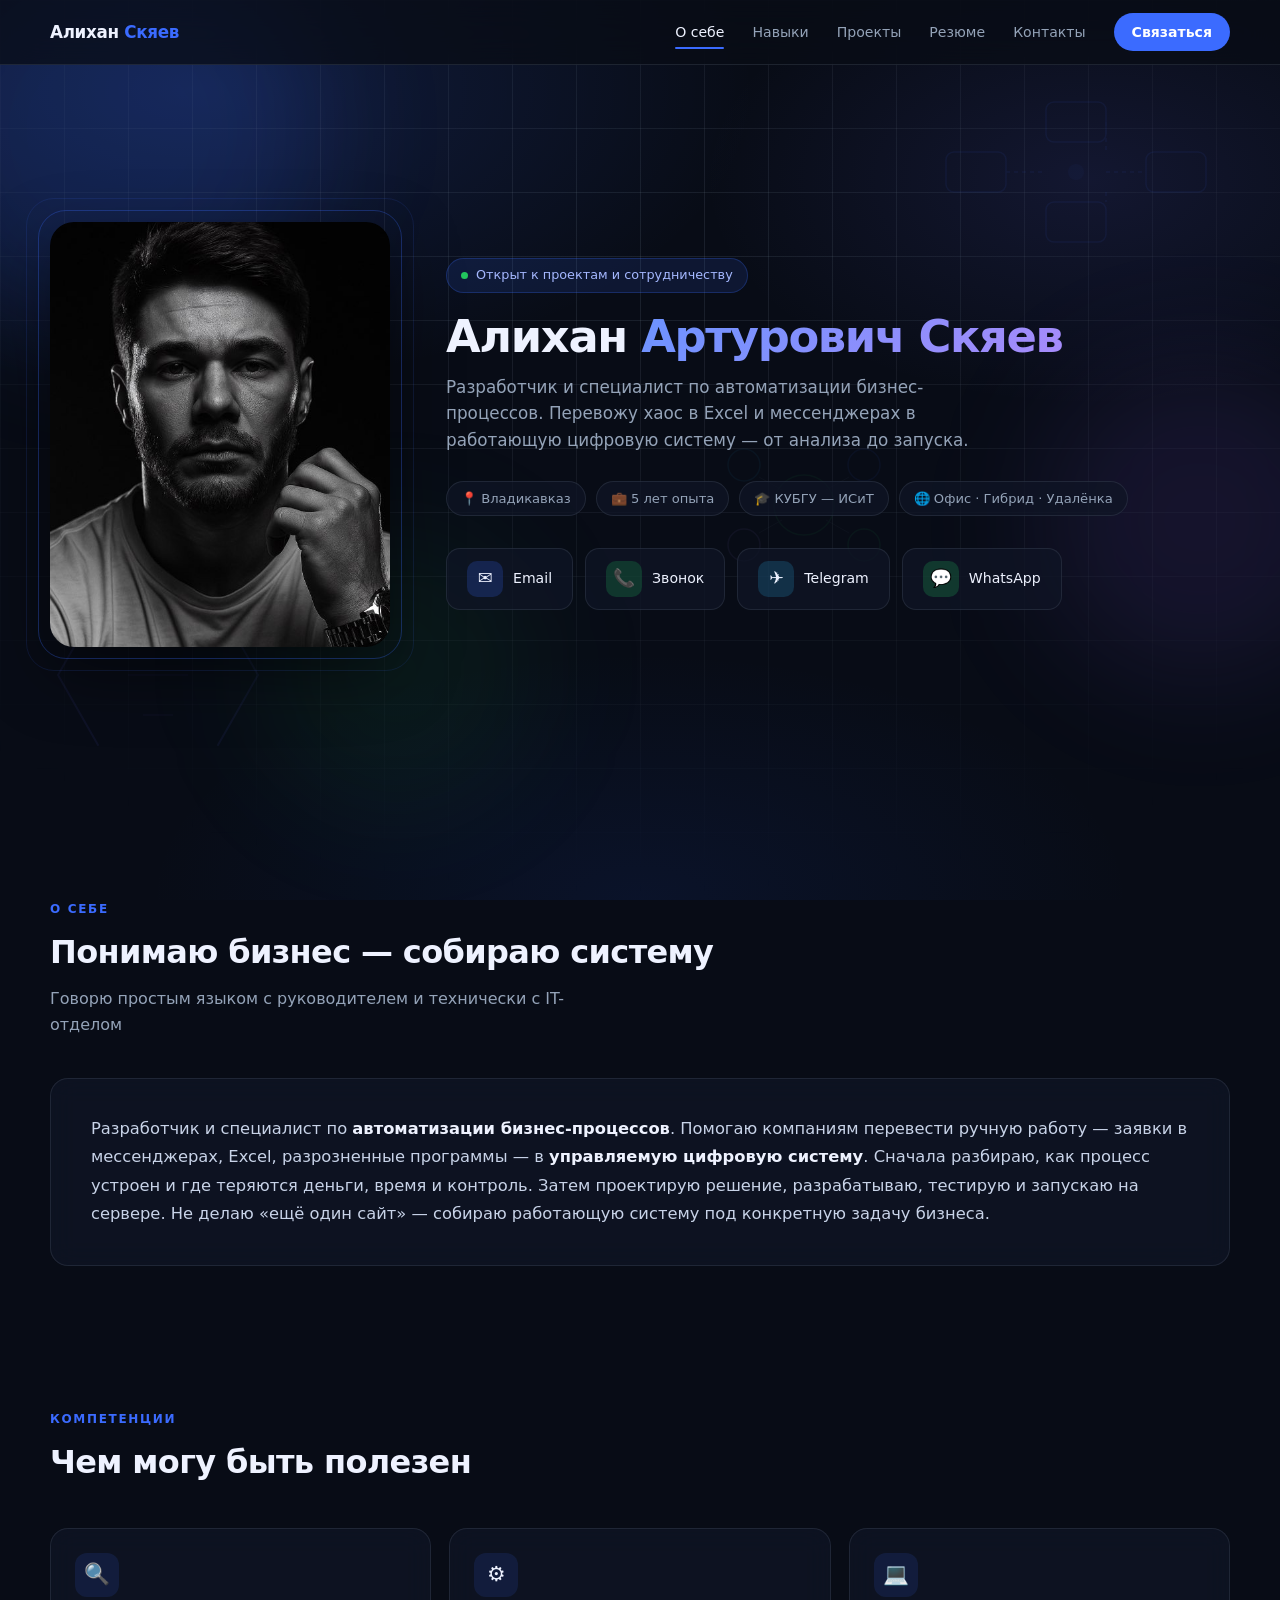
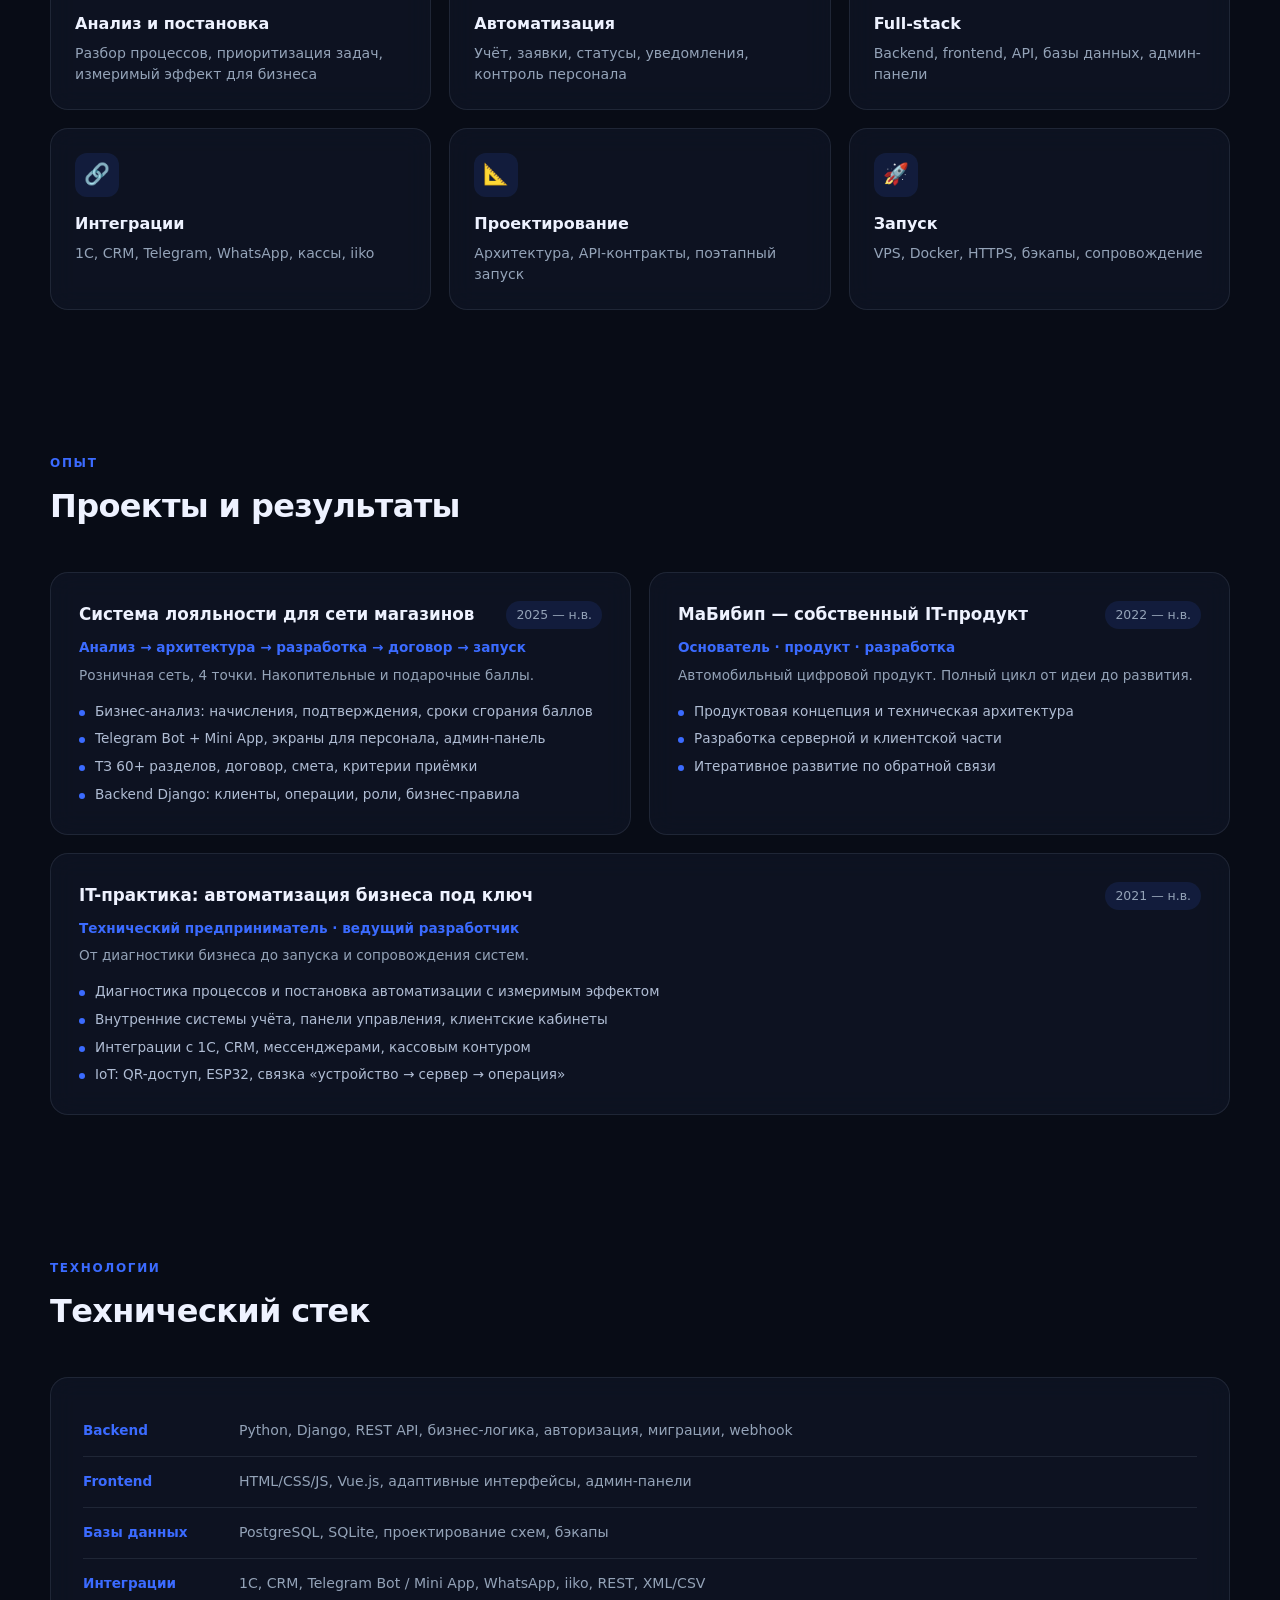
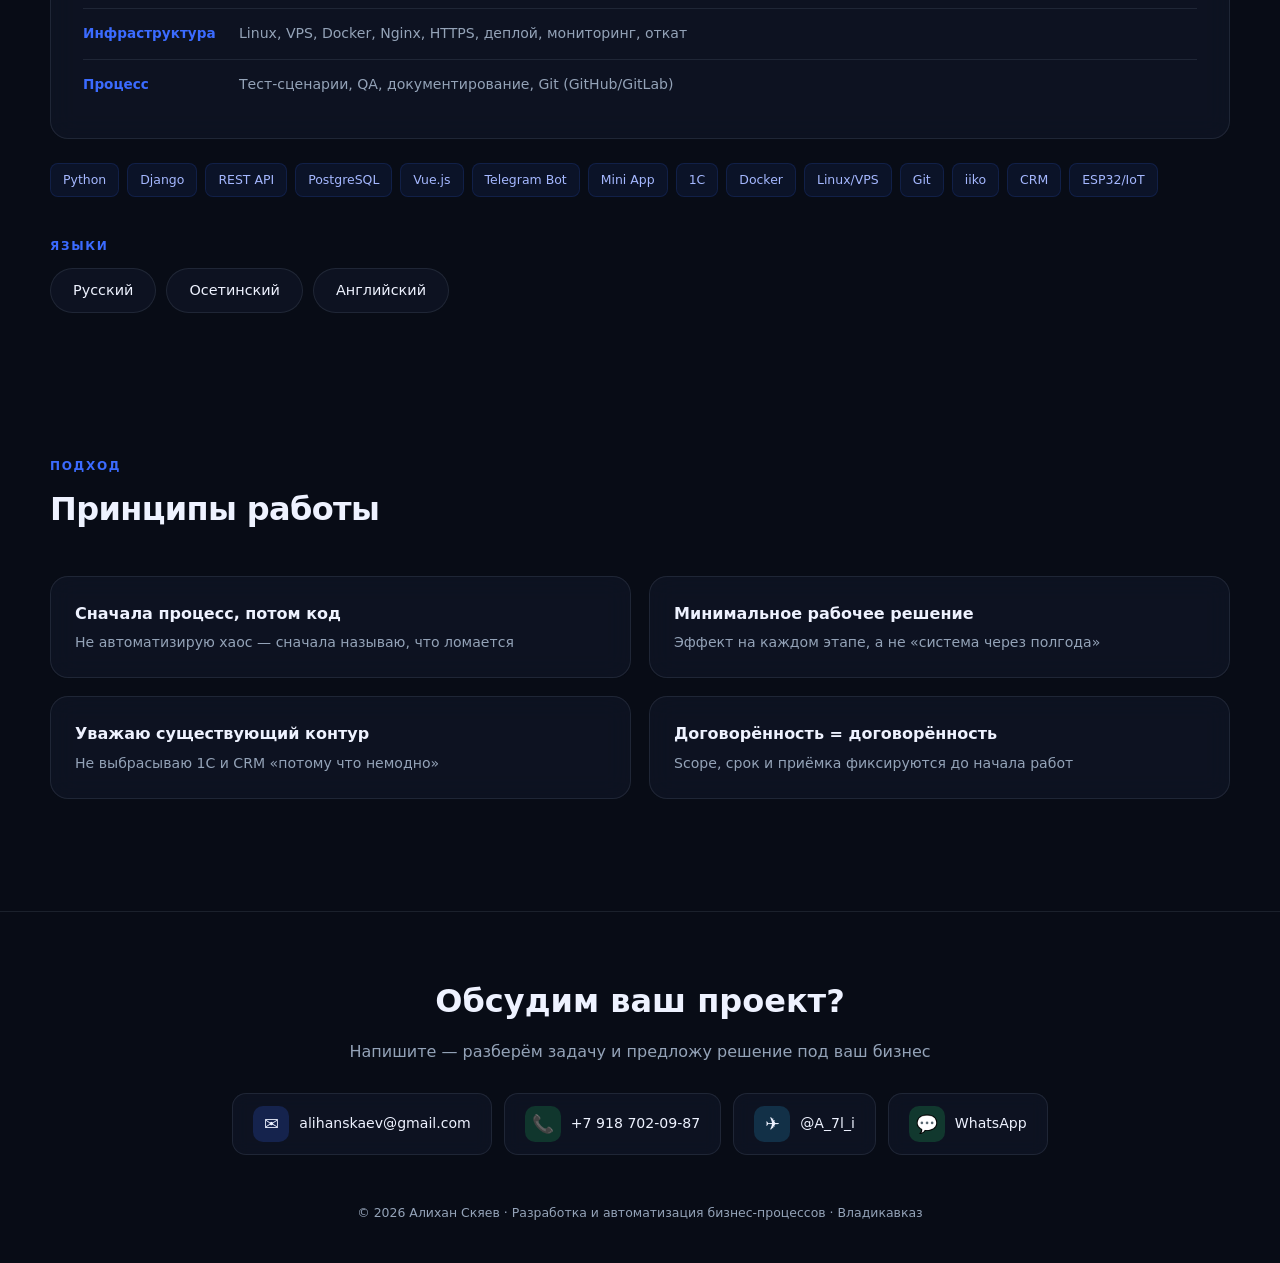
==== commit ed2d9b49: "Improve mobile readability: larger fonts, resume page, responsive layout Co-authored-by: Cursor <cur" ====
--- a/index.html
+++ b/index.html
@@ -61,6 +61,7 @@
           <a href="#about">О себе</a>
           <a href="#skills">Навыки</a>
           <a href="#projects">Проекты</a>
+          <a href="resume.html">Резюме</a>
           <a href="#contact">Контакты</a>
           <a href="#contact" class="nav-cta">Связаться</a>
         </nav>
--- a/css/style.css
+++ b/css/style.css
@@ -18,7 +18,11 @@
 
 *, *::before, *::after { box-sizing: border-box; margin: 0; padding: 0; }
 
-html { scroll-behavior: smooth; }
+html {
+  scroll-behavior: smooth;
+  -webkit-text-size-adjust: 100%;
+  text-size-adjust: 100%;
+}
 
 body {
   font-family: var(--font);
@@ -26,6 +30,7 @@
   color: var(--ink);
   line-height: 1.6;
   overflow-x: hidden;
+  font-size: 1rem;
 }
 
 a { color: inherit; text-decoration: none; }
@@ -102,7 +107,7 @@
 .page { position: relative; z-index: 1; }
 
 .container {
-  width: min(var(--max), calc(100% - 40px));
+  width: min(var(--max), calc(100% - 32px));
   margin: 0 auto;
 }
 
@@ -645,17 +650,139 @@
 /* ── Responsive ── */
 @media (max-width: 960px) {
   .hero-grid { grid-template-columns: 1fr; text-align: center; }
-  .photo-wrap { max-width: 280px; margin: 0 auto; }
-  .hero-subtitle { margin-left: auto; margin-right: auto; }
+  .photo-wrap { max-width: 300px; margin: 0 auto; }
+  .hero-subtitle { margin-left: auto; margin-right: auto; font-size: 1.1rem; }
   .hero-meta, .contact-row { justify-content: center; }
   .cards-3 { grid-template-columns: 1fr 1fr; }
   .cards-2 { grid-template-columns: 1fr; }
+  .card p { font-size: 0.95rem; }
+  .project-card li { font-size: 0.95rem; }
 }
 
 @media (max-width: 640px) {
+  html { font-size: 18px; }
+
+  .container { width: calc(100% - 24px); }
+
+  .header-inner { height: 56px; }
+
+  .hero {
+    padding: 96px 0 56px;
+    min-height: auto;
+  }
+
+  .hero h1 {
+    font-size: 1.65rem;
+    line-height: 1.2;
+  }
+
+  .hero-subtitle {
+    font-size: 1.05rem;
+    line-height: 1.55;
+  }
+
+  .hero-badge { font-size: 0.88rem; }
+
+  .meta-chip {
+    font-size: 0.92rem;
+    padding: 8px 14px;
+  }
+
+  .contact-row {
+    flex-direction: column;
+    align-items: stretch;
+  }
+
+  .contact-btn {
+    width: 100%;
+    justify-content: flex-start;
+    font-size: 1rem;
+    padding: 14px 18px;
+    min-height: 52px;
+  }
+
+  .contact-btn .icon {
+    width: 40px;
+    height: 40px;
+    font-size: 1.2rem;
+  }
+
+  .section {
+    padding: 48px 0;
+  }
+
+  .section-head h2 {
+    font-size: 1.45rem;
+  }
+
+  .section-head p {
+    font-size: 1rem;
+  }
+
+  .about-block {
+    padding: 22px 18px;
+    font-size: 1.05rem;
+    line-height: 1.65;
+  }
+
+  .card {
+    padding: 20px 18px;
+  }
+
+  .card h3 { font-size: 1.05rem; }
+  .card p { font-size: 1rem; }
+
+  .project-card {
+    padding: 22px 18px;
+  }
+
+  .project-top {
+    flex-direction: column;
+    gap: 8px;
+  }
+
+  .project-top h3 {
+    font-size: 1.08rem;
+    line-height: 1.35;
+  }
+
+  .project-period {
+    font-size: 0.88rem;
+    white-space: normal;
+  }
+
+  .project-role { font-size: 0.95rem; }
+  .project-desc { font-size: 0.95rem; }
+  .project-card li { font-size: 1rem; line-height: 1.5; }
+
+  .skill-label { font-size: 0.95rem; }
+  .skill-value { font-size: 1rem; }
+
+  .lang-chip {
+    font-size: 1rem;
+    padding: 12px 20px;
+  }
+
+  .tech-tag {
+    font-size: 0.9rem;
+    padding: 8px 14px;
+  }
+
+  .footer-cta h2 { font-size: 1.4rem; }
+  .footer-cta p { font-size: 1rem; }
+
+  .footer-contacts {
+    flex-direction: column;
+    align-items: stretch;
+  }
+
+  .footer-contacts .contact-btn {
+    justify-content: center;
+  }
+
   .nav {
     position: fixed;
-    top: 64px; left: 0; right: 0;
+    top: 56px; left: 0; right: 0;
     flex-direction: column;
     background: rgba(8, 12, 22, 0.96);
     padding: 20px;
@@ -666,6 +793,8 @@
     border-bottom: 1px solid var(--line);
   }
 
+  .nav a { font-size: 1.05rem; padding: 4px 0; }
+
   .nav.open { transform: translateY(0); opacity: 1; }
 
   .nav-toggle { display: flex; }
@@ -675,8 +804,6 @@
   .nav-toggle.open span:nth-child(3) { transform: rotate(-45deg) translate(5px, -5px); }
 
   .cards-3 { grid-template-columns: 1fr; }
-  .contact-btn { flex: 1 1 calc(50% - 6px); justify-content: center; min-width: 140px; }
-  .skill-row { grid-template-columns: 1fr; gap: 4px; }
 }
 
 @media (prefers-reduced-motion: reduce) {
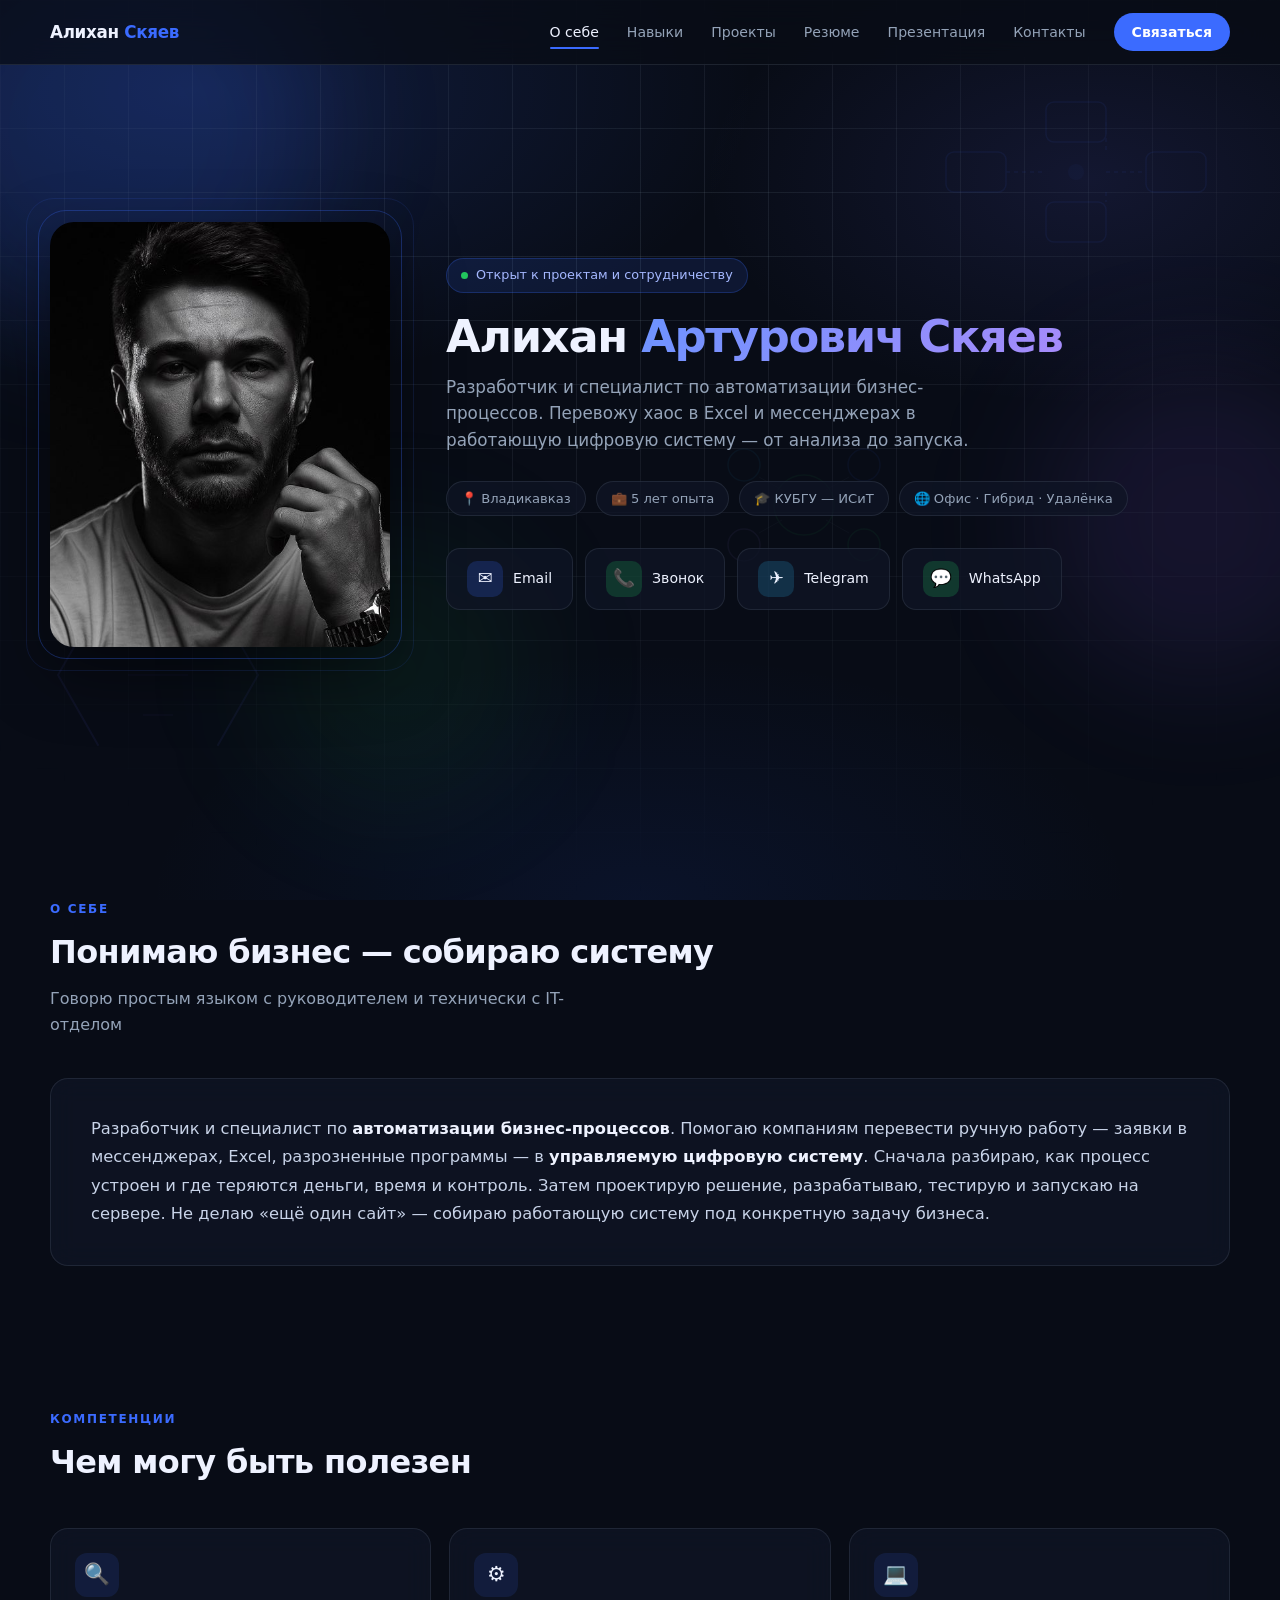
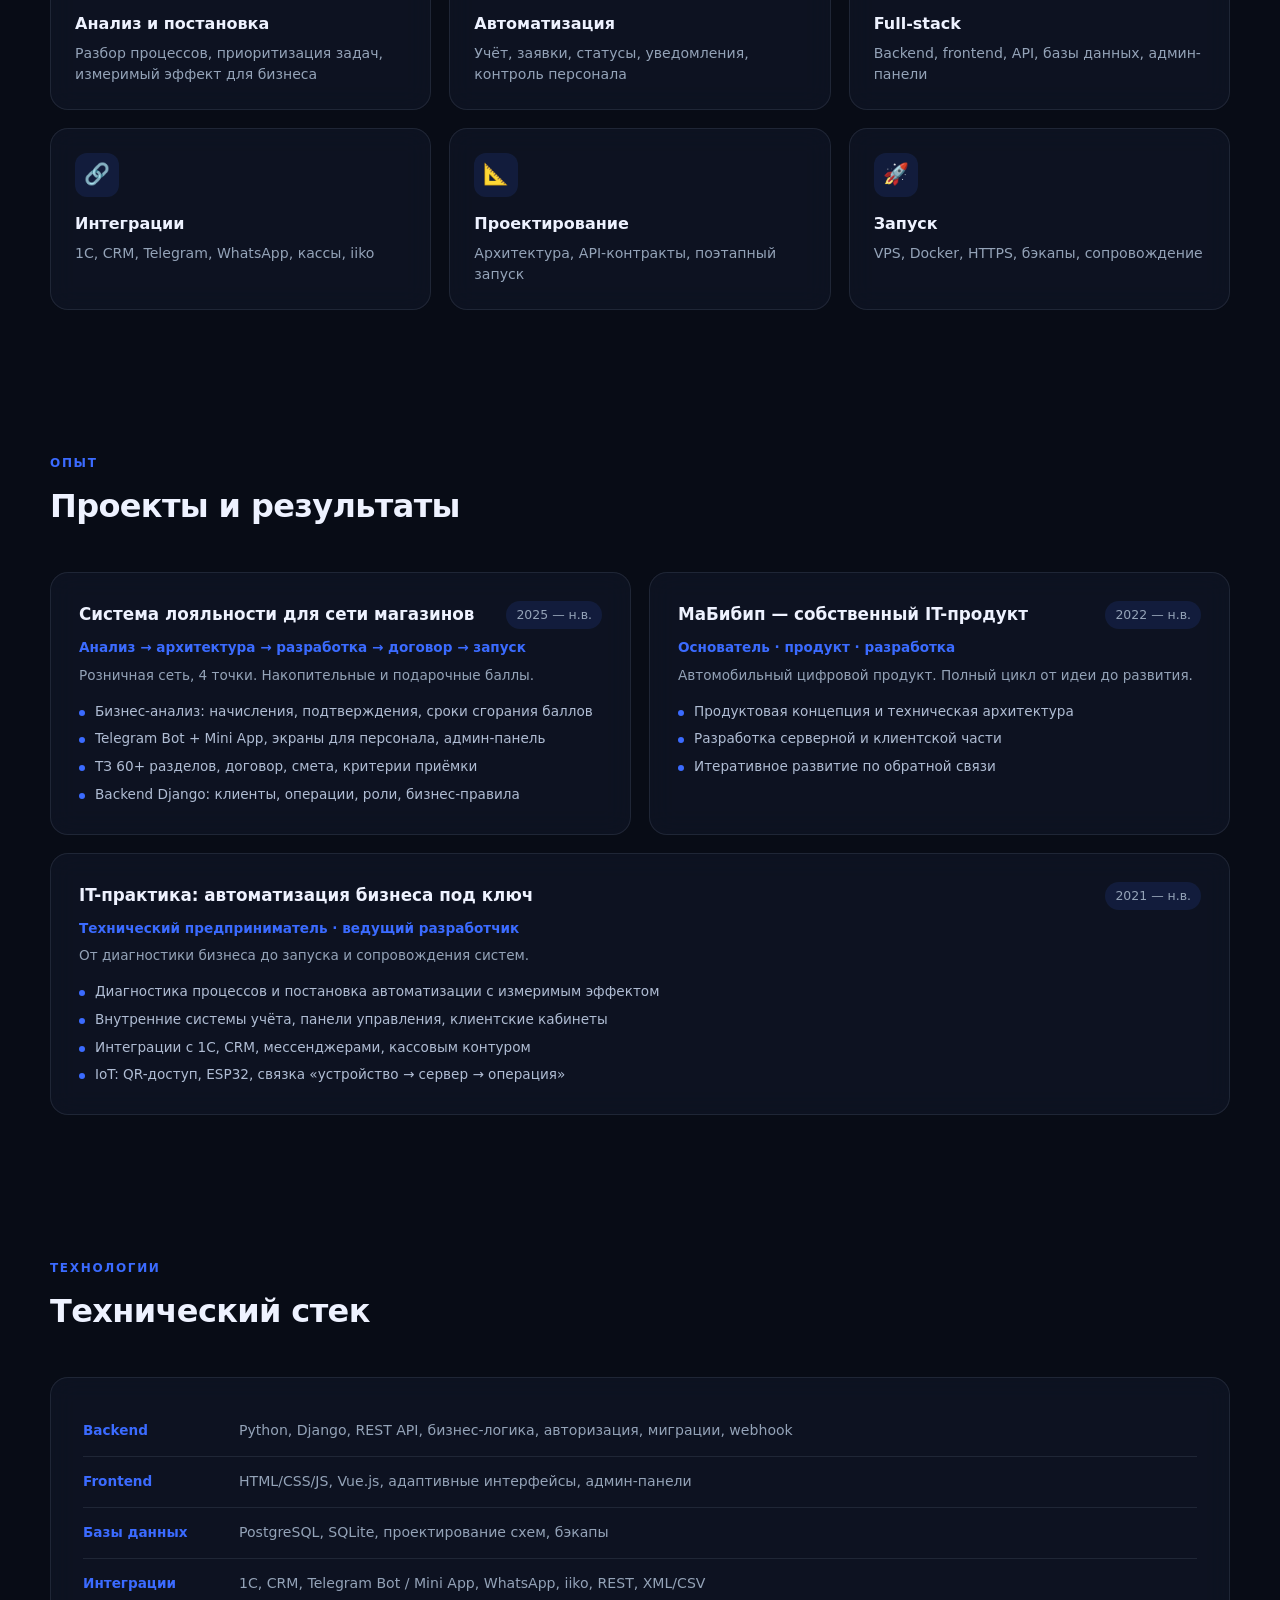
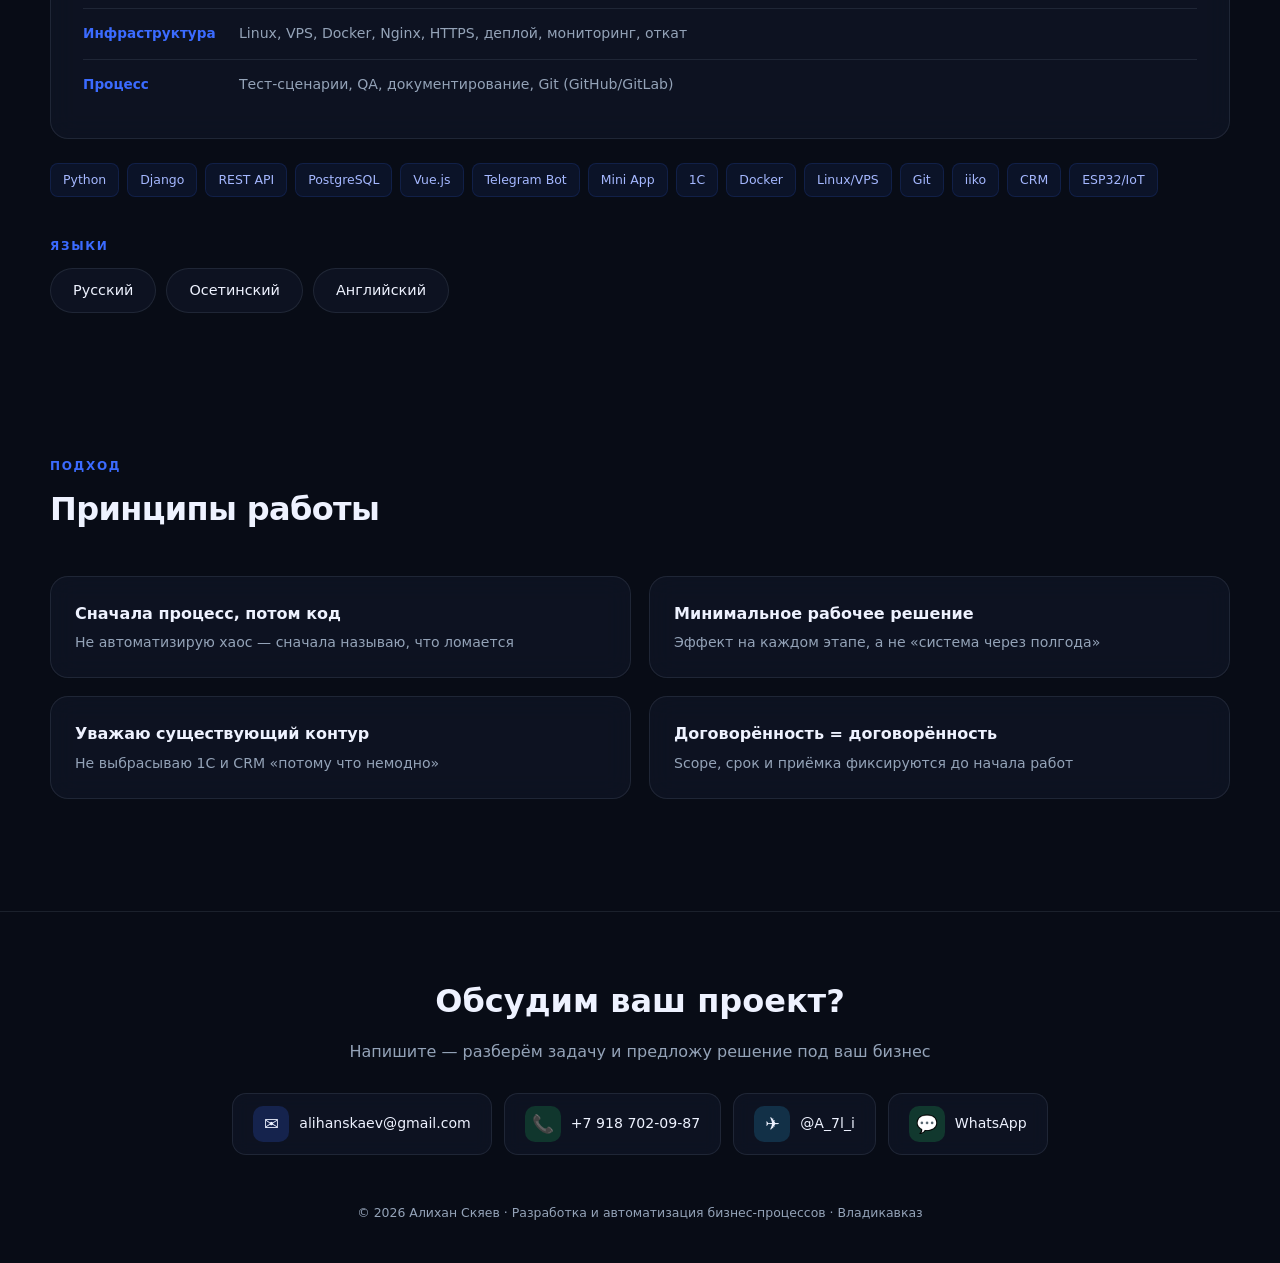
==== commit 4952d14a: "Add professional HTML presentation with 10 slides Co-authored-by: Cursor <cursoragent@cursor.com>" ====
--- a/index.html
+++ b/index.html
@@ -62,6 +62,7 @@
           <a href="#skills">Навыки</a>
           <a href="#projects">Проекты</a>
           <a href="resume.html">Резюме</a>
+          <a href="presentation.html">Презентация</a>
           <a href="#contact">Контакты</a>
           <a href="#contact" class="nav-cta">Связаться</a>
         </nav>
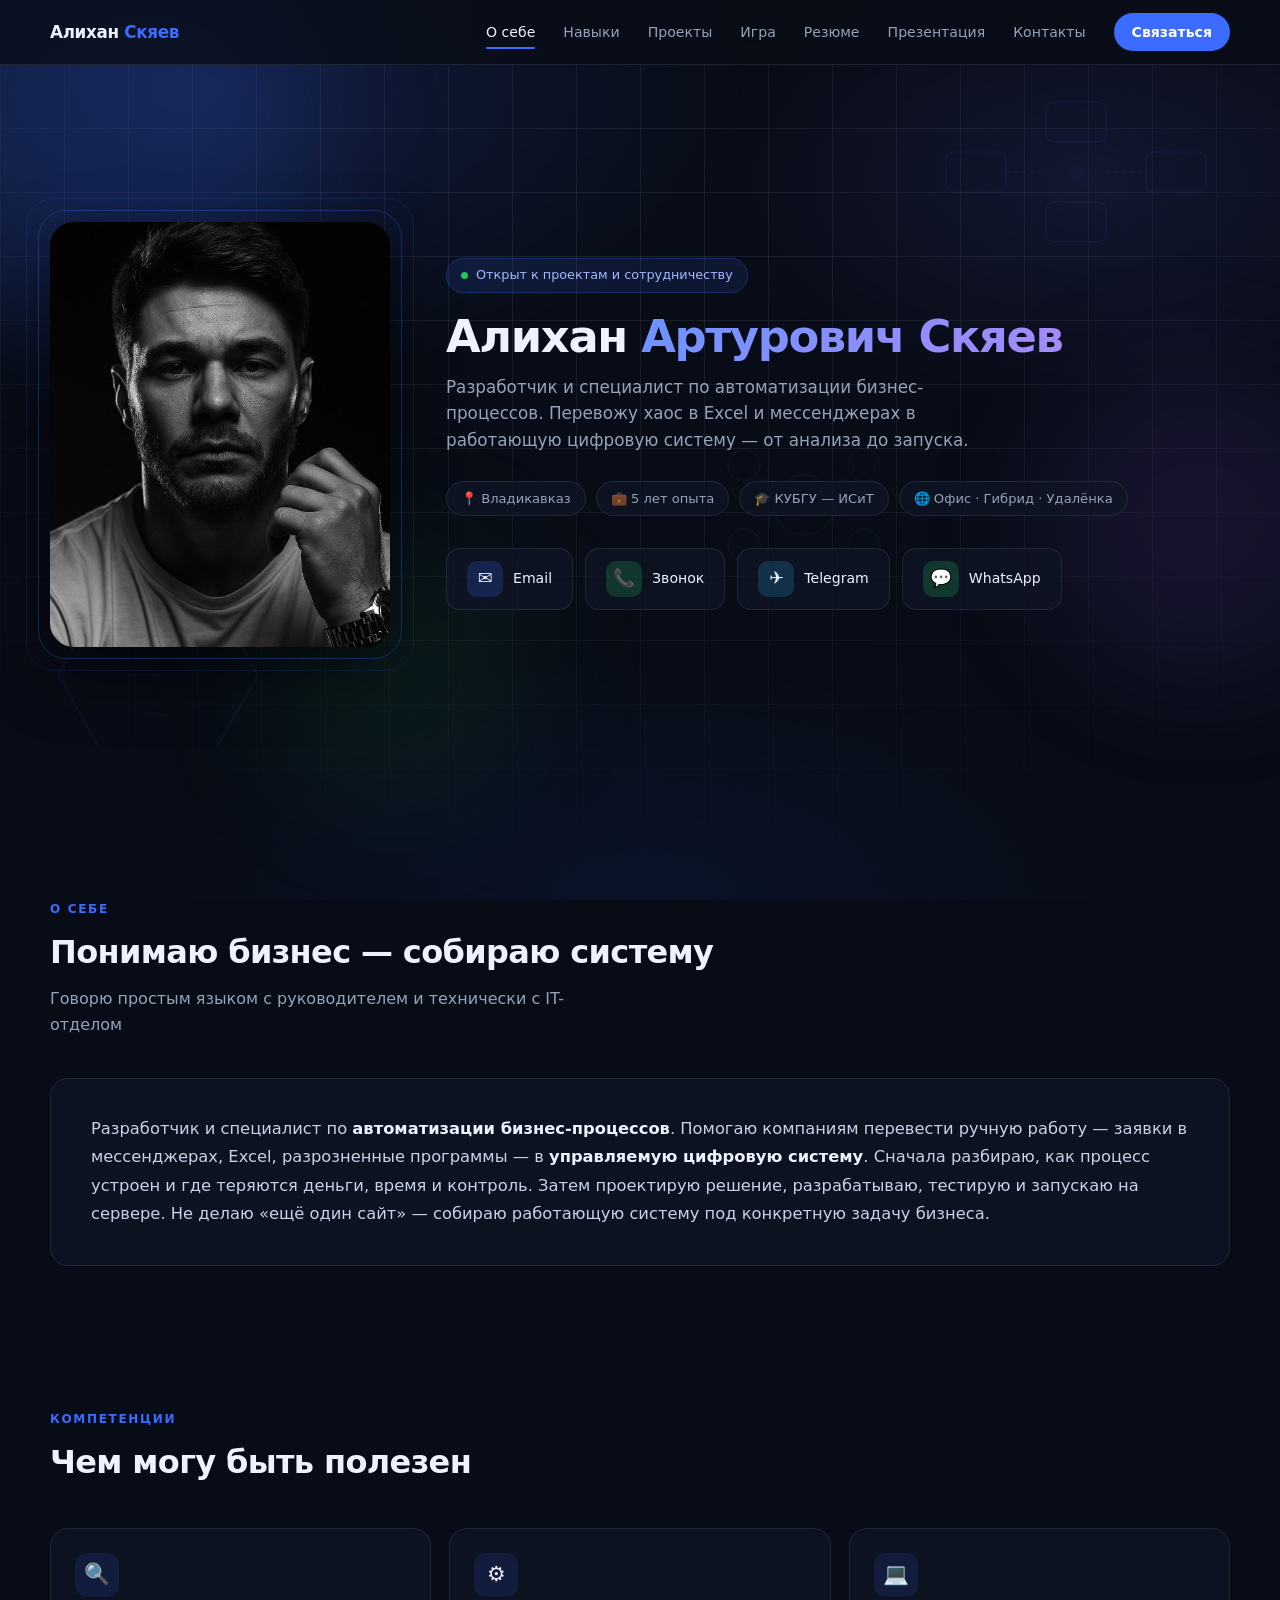
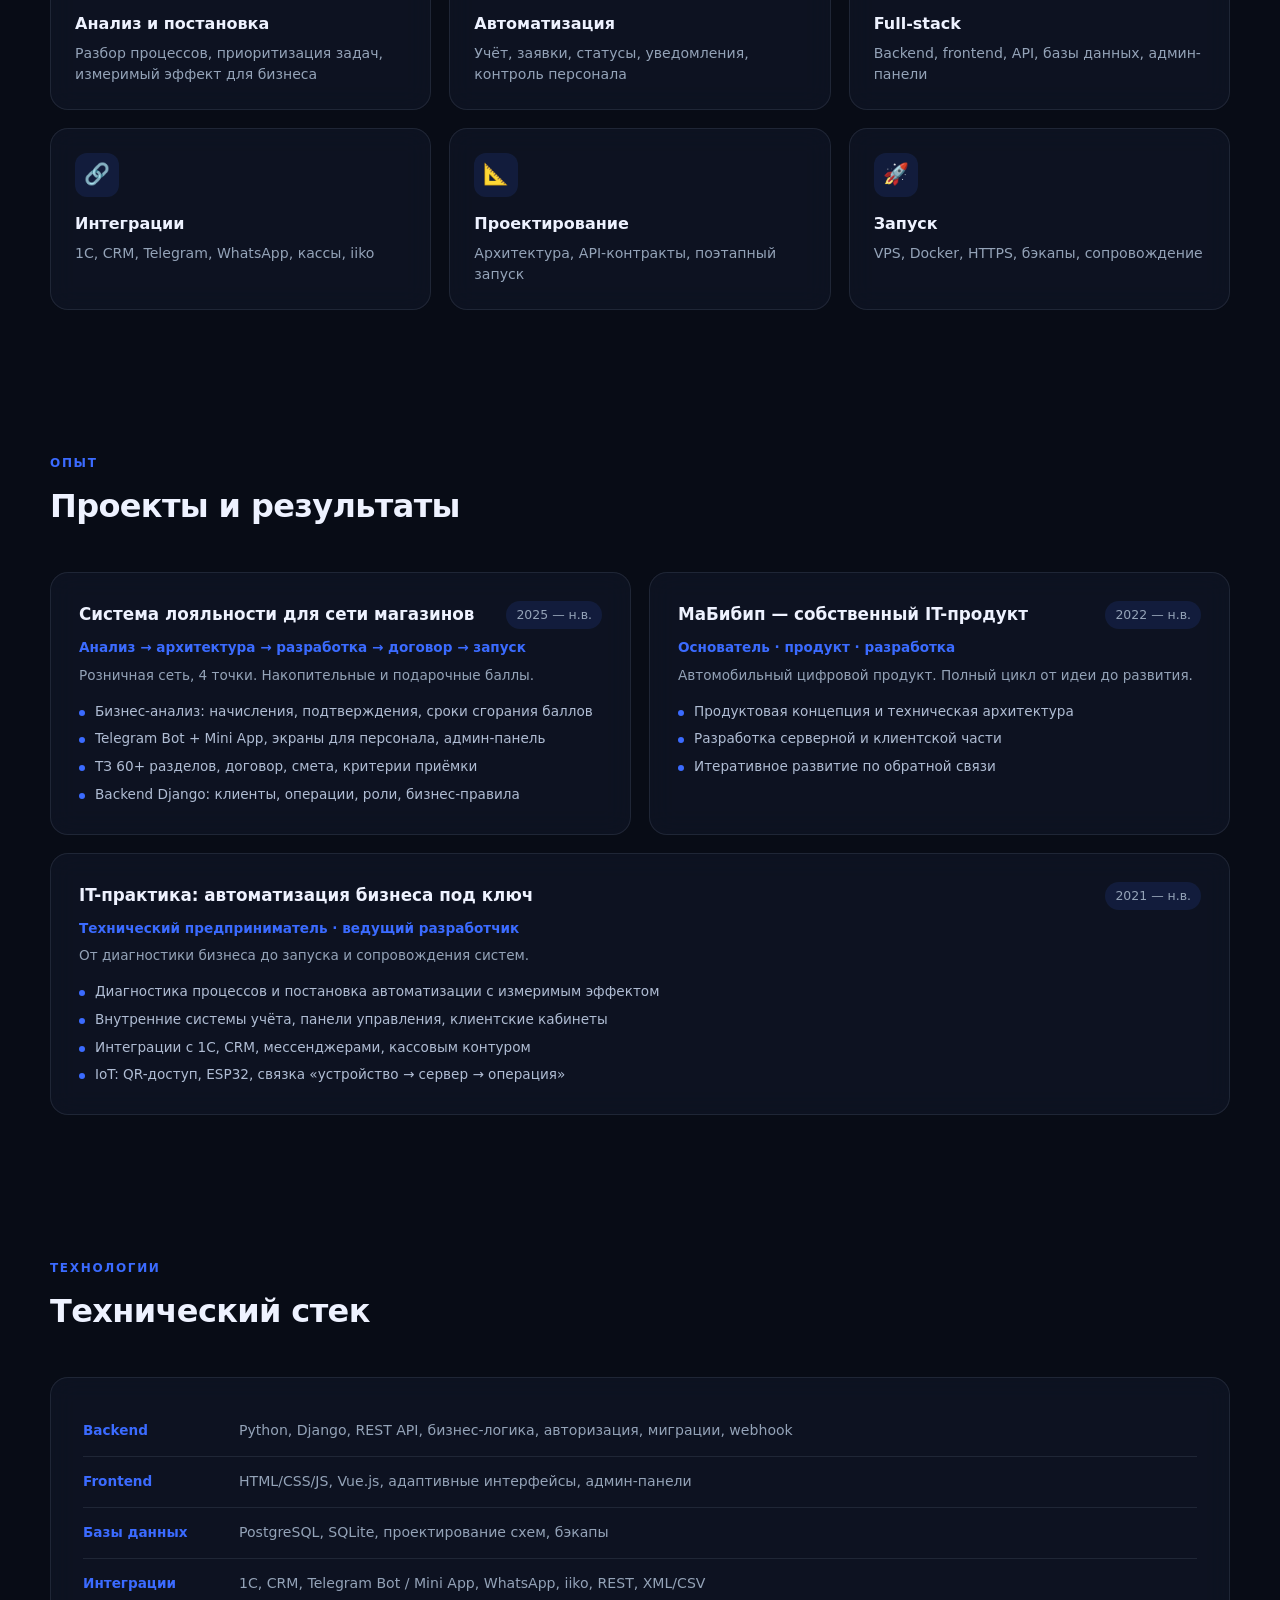
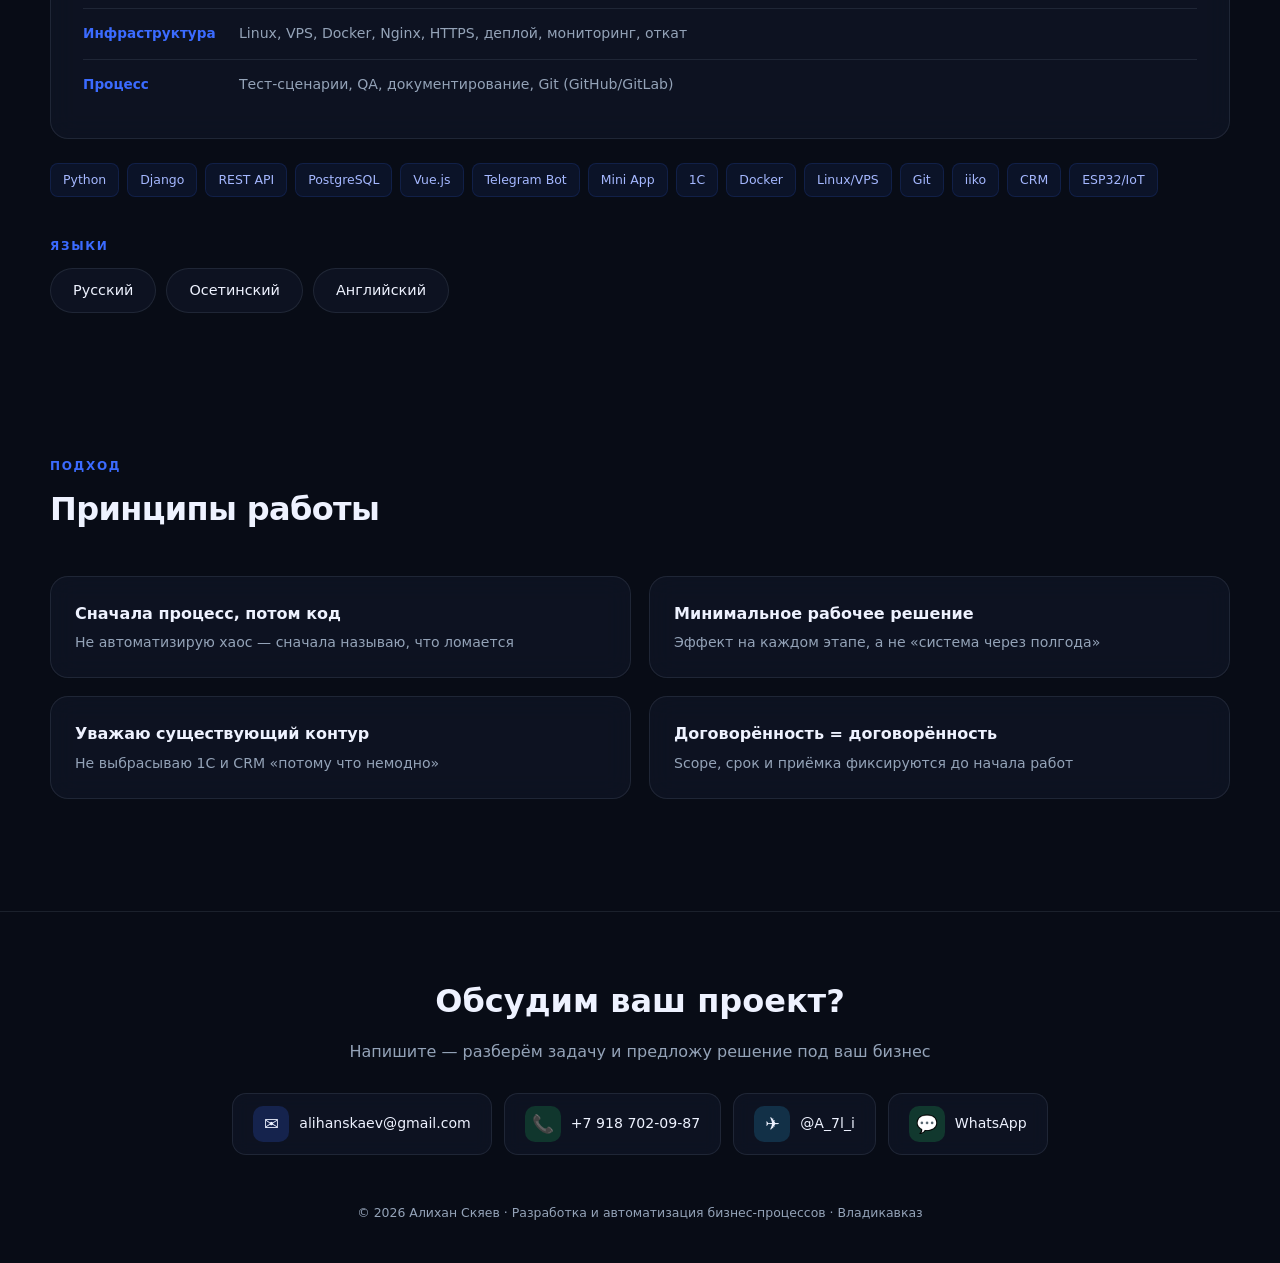
==== commit a380f6dc: "Add ALIHAN QUEST: game landing, Telegram Mini App MVP, quest system Co-authored-by: Cursor <cursorag" ====
--- a/index.html
+++ b/index.html
@@ -61,6 +61,7 @@
           <a href="#about">О себе</a>
           <a href="#skills">Навыки</a>
           <a href="#projects">Проекты</a>
+          <a href="game.html">Игра</a>
           <a href="resume.html">Резюме</a>
           <a href="presentation.html">Презентация</a>
           <a href="#contact">Контакты</a>
